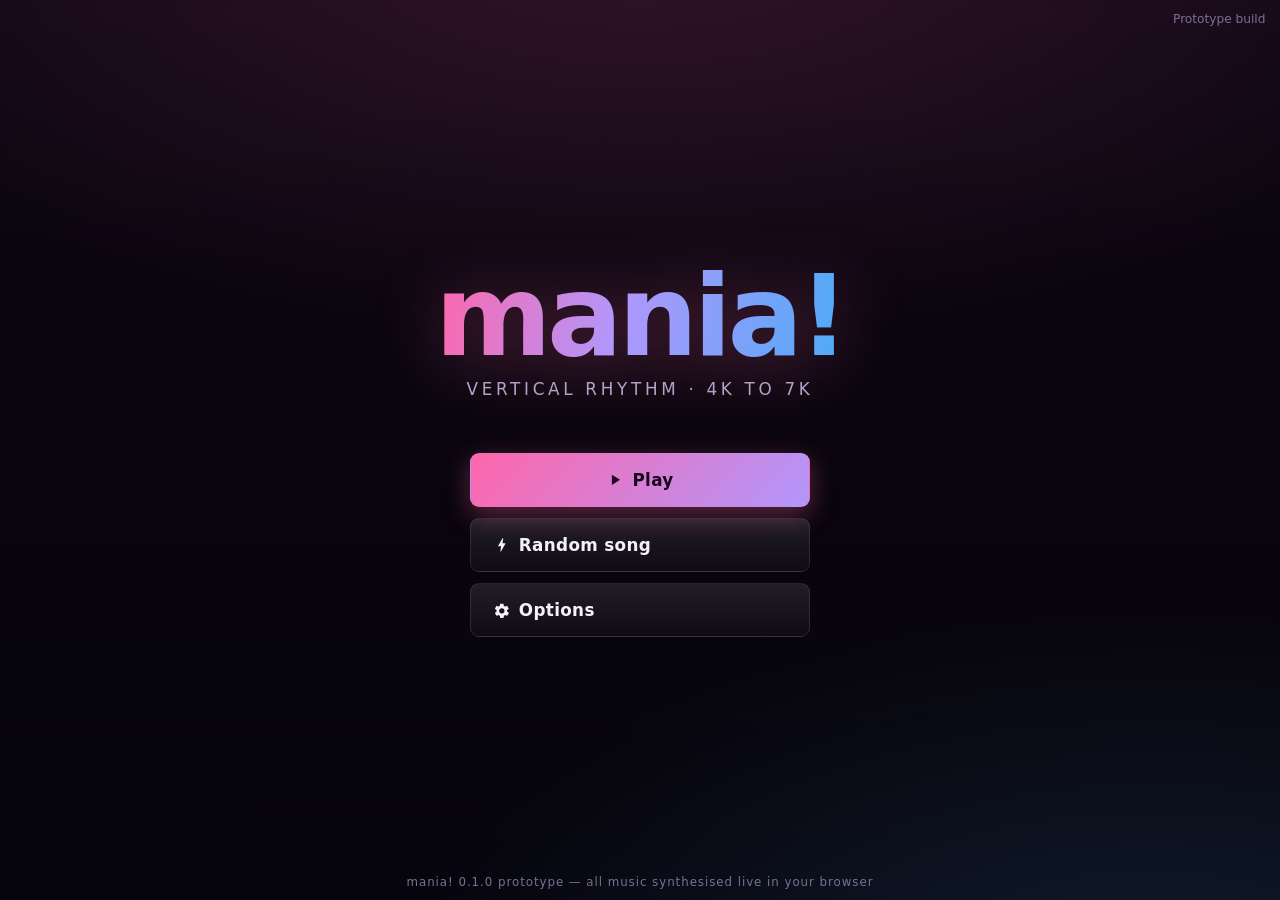
==== index.html @ f850ba14 "Fix notes rendering as tiny circles instead of mania rectangles The `circle` note style drew a liter" ====
<!DOCTYPE html>
<html lang="en">
<head>
<meta charset="utf-8">
<meta name="viewport" content="width=device-width, initial-scale=1, maximum-scale=1, user-scalable=no, viewport-fit=cover">
<meta name="theme-color" content="#0a0612">
<title>mania!</title>
<link rel="icon" href="data:image/svg+xml,<svg xmlns='http://www.w3.org/2000/svg' viewBox='0 0 32 32'><circle cx='16' cy='16' r='14' fill='%23ff66aa'/><circle cx='16' cy='16' r='7' fill='%23fff'/></svg>">
<link rel="stylesheet" href="css/style.css?v=3">
</head>
<body>
<div id="app">
  <canvas id="stage"></canvas>
  <div id="rotate-hint" class="overlay hidden">
    <div class="hint-card">
      <div class="hint-icon">&#8635;</div>
      <p>Rotate your device to landscape for a wider playfield.</p>
      <button id="rotate-dismiss" class="btn sm">Play anyway</button>
    </div>
  </div>
  <div id="screen-root"></div>
</div>

<script src="js/utils.js?v=3"></script>
<script src="js/config.js?v=3"></script>
<script src="js/audio.js?v=3"></script>
<script src="js/songs.js?v=3"></script>
<script src="js/beatmap.js?v=3"></script>
<script src="js/options.js?v=3"></script>
<script src="js/input.js?v=3"></script>
<script src="js/engine.js?v=3"></script>
<script src="js/renderer.js?v=3"></script>
<script src="js/ui.js?v=3"></script>
<script src="js/screens.js?v=3"></script>
<script src="js/main.js?v=3"></script>
</body>
</html>
---- css/style.css ----
/* ============================================================
   mania! — design system
   ============================================================ */

:root {
  --bg: #04030a;
  --bg-2: #120a1f;
  --panel: rgba(16, 10, 28, 0.74);
  --panel-solid: #120c20;
  --panel-2: rgba(28, 18, 46, 0.66);
  --line: rgba(255, 255, 255, 0.10);
  --line-strong: rgba(255, 255, 255, 0.20);

  --text: #f4f1fb;
  --text-dim: #b0a6c9;
  --text-faint: #7a7095;

  /* osu!mania signature palette */
  --accent: #ff66aa;
  --accent-2: #b197fc;
  --accent-3: #4dabf7;
  --good: #69db7c;
  --warn: #ffd43b;
  --bad: #ff6b81;

  --lane-white: #f1f3f5;
  --lane-blue: #4dabf7;
  --lane-yellow: #ffd43b;

  --radius: 14px;
  --radius-sm: 9px;
  --radius-lg: 22px;

  --shadow: 0 18px 50px rgba(0, 0, 0, 0.55);
  --shadow-sm: 0 6px 20px rgba(0, 0, 0, 0.4);

  --ui-scale: 1;
  --tap: 46px;
  --ease: cubic-bezier(0.22, 0.8, 0.28, 1);

  --font: "Trebuchet MS", "Segoe UI", system-ui, -apple-system, sans-serif;
  --mono: ui-monospace, "SF Mono", Menlo, Consolas, monospace;
}

* { box-sizing: border-box; margin: 0; padding: 0; }

html, body {
  height: 100%;
  overflow: hidden;
  background: var(--bg);
  color: var(--text);
  font-family: var(--font);
  -webkit-font-smoothing: antialiased;
  -webkit-tap-highlight-color: transparent;
  overscroll-behavior: none;
}

#app {
  position: fixed;
  inset: 0;
  overflow: hidden;
}

#stage {
  position: absolute;
  inset: 0;
  display: block;
  z-index: 0;
}

#screen-root {
  position: absolute;
  inset: 0;
  z-index: 1;
  font-size: calc(16px * var(--ui-scale));
  pointer-events: none;
}
#screen-root > * { pointer-events: auto; }

.hidden { display: none !important; }

/* ---------- generic bits ---------- */

.screen {
  position: absolute;
  inset: 0;
  display: flex;
  flex-direction: column;
  /* Contain descendant z-indexes so the -1 scrim can never escape behind the canvas. */
  isolation: isolate;
  animation: screenIn 0.34s var(--ease);
}
@keyframes screenIn {
  from { opacity: 0; transform: translateY(10px) scale(0.995); }
  to { opacity: 1; transform: none; }
}

.scrim {
  position: absolute;
  inset: 0;
  z-index: -1;
  background:
    radial-gradient(120% 80% at 50% -10%, rgba(255, 102, 170, 0.16), transparent 60%),
    radial-gradient(100% 70% at 90% 110%, rgba(77, 171, 247, 0.14), transparent 60%),
    linear-gradient(180deg, rgba(7, 5, 13, 0.55), rgba(7, 5, 13, 0.86));
  backdrop-filter: blur(3px);
  pointer-events: none;
}

.btn {
  appearance: none;
  border: 1px solid var(--line);
  background: linear-gradient(180deg, rgba(255,255,255,0.10), rgba(255,255,255,0.03));
  color: var(--text);
  font-family: inherit;
  font-size: 0.95em;
  font-weight: 600;
  letter-spacing: 0.02em;
  padding: 0 1.15em;
  height: var(--tap);
  border-radius: var(--radius-sm);
  cursor: pointer;
  display: inline-flex;
  align-items: center;
  justify-content: center;
  gap: 0.5em;
  transition: transform 0.12s var(--ease), background 0.18s, border-color 0.18s, box-shadow 0.18s;
  user-select: none;
  white-space: nowrap;
}
.btn svg { width: 1.05em; height: 1.05em; fill: currentColor; flex: none; }
.btn:hover { background: linear-gradient(180deg, rgba(255,255,255,0.17), rgba(255,255,255,0.05)); border-color: var(--line-strong); }
.btn:active { transform: scale(0.965); }
.btn:focus-visible { outline: 2px solid var(--accent-2); outline-offset: 2px; }
.btn.primary {
  background: linear-gradient(135deg, var(--accent), var(--accent-2));
  border-color: transparent;
  color: #1a0620;
  box-shadow: 0 8px 26px rgba(255, 102, 170, 0.34);
}
.btn.primary:hover { filter: brightness(1.08); }
.btn.ghost { background: transparent; }
.btn.danger { color: var(--bad); border-color: rgba(255, 107, 129, 0.4); }
.btn.sm { height: 34px; font-size: 0.82em; padding: 0 0.8em; border-radius: 8px; }
.btn.icon { width: var(--tap); padding: 0; }
.btn.icon svg { width: 1.25em; height: 1.25em; }
.btn[disabled] { opacity: 0.4; pointer-events: none; }

.card {
  background: var(--panel);
  border: 1px solid var(--line);
  border-radius: var(--radius);
  backdrop-filter: blur(14px);
  box-shadow: var(--shadow-sm);
}

/* ---------- top bar ---------- */

.topbar {
  display: flex;
  align-items: center;
  gap: 0.7em;
  padding: 0.75em 1.1em;
  flex: none;
  position: relative;
  z-index: 3;
}
.topbar .spacer { flex: 1; }
.brand {
  font-size: 1.35em;
  font-weight: 800;
  letter-spacing: -0.02em;
  background: linear-gradient(100deg, var(--accent), var(--accent-2) 55%, var(--accent-3));
  -webkit-background-clip: text;
  background-clip: text;
  color: transparent;
  user-select: none;
}
.brand .bang { color: var(--accent); -webkit-text-fill-color: var(--accent); }
.topbar-title { font-size: 1.05em; font-weight: 700; opacity: 0.9; }
.chip {
  font-size: 0.76em;
  font-weight: 700;
  letter-spacing: 0.06em;
  text-transform: uppercase;
  padding: 0.35em 0.7em;
  border-radius: 999px;
  border: 1px solid var(--line);
  background: rgba(255,255,255,0.05);
  color: var(--text-dim);
}
.chip.mod { color: #1a0620; background: linear-gradient(135deg, var(--warn), #ffa94d); border-color: transparent; }
.chip.on { color: #0c1a0e; background: linear-gradient(135deg, var(--good), #38d9a9); border-color: transparent; }

/* ---------- title screen ---------- */

.title-screen { align-items: center; justify-content: center; text-align: center; }
.title-logo {
  font-size: clamp(3rem, 12vw, 7rem);
  font-weight: 800;
  letter-spacing: -0.04em;
  line-height: 0.95;
  background: linear-gradient(100deg, #ff66aa, #b197fc 45%, #4dabf7);
  -webkit-background-clip: text;
  background-clip: text;
  color: transparent;
  filter: drop-shadow(0 10px 34px rgba(255, 102, 170, 0.35));
  animation: floaty 5s ease-in-out infinite;
}
@keyframes floaty {
  0%, 100% { transform: translateY(0); }
  50% { transform: translateY(-8px); }
}
.title-tag { color: var(--text-dim); margin-top: 0.6em; font-size: clamp(0.8rem, 2.4vw, 1.05rem); letter-spacing: 0.22em; text-transform: uppercase; }
.title-menu { margin-top: clamp(1.6rem, 6vh, 3.4rem); display: flex; flex-direction: column; gap: 0.7em; width: min(340px, 76vw); }
.title-menu .btn { height: 54px; font-size: 1.05em; justify-content: flex-start; padding-left: 1.3em; }
.title-menu .btn.primary { justify-content: center; padding-left: 1.15em; }
.title-foot { position: absolute; bottom: 0.9em; left: 0; right: 0; color: var(--text-faint); font-size: 0.74em; letter-spacing: 0.08em; }
.title-hint { position: absolute; top: 1em; right: 1.2em; color: var(--text-faint); font-size: 0.76em; }

/* ---------- song select ---------- */

.select-screen { flex-direction: column; }
.select-body { flex: 1; display: flex; gap: 1em; padding: 0 1.1em 1.1em; min-height: 0; }

.song-list {
  flex: 1 1 58%;
  overflow-y: auto;
  overscroll-behavior: contain;
  display: flex;
  flex-direction: column;
  gap: 0.6em;
  padding: 0.15em;
  scrollbar-width: thin;
  scrollbar-color: rgba(255,255,255,0.22) transparent;
}
.song-list::-webkit-scrollbar { width: 9px; }
.song-list::-webkit-scrollbar-thumb { background: rgba(255,255,255,0.2); border-radius: 9px; }

.song-card {
  display: flex;
  align-items: center;
  gap: 0.95em;
  padding: 0.8em 1em;
  border-radius: var(--radius);
  border: 1px solid var(--line);
  background: var(--panel-2);
  cursor: pointer;
  transition: transform 0.14s var(--ease), border-color 0.18s, background 0.18s;
  position: relative;
  overflow: hidden;
  flex: none;
}
.song-card::before {
  content: "";
  position: absolute;
  left: 0; top: 0; bottom: 0;
  width: 4px;
  background: var(--song-color, var(--accent));
  opacity: 0.7;
}
.song-card:hover { transform: translateX(4px); border-color: var(--line-strong); }
.song-card.active {
  background: linear-gradient(90deg, rgba(255,102,170,0.20), rgba(177,151,252,0.08));
  border-color: rgba(255, 102, 170, 0.55);
  box-shadow: 0 0 0 1px rgba(255,102,170,0.25), var(--shadow-sm);
}
.song-thumb {
  width: 56px; height: 56px; flex: none;
  border-radius: 12px;
  background: linear-gradient(140deg, var(--song-color, var(--accent)), rgba(0,0,0,0.5));
  display: grid; place-items: center;
  font-weight: 800; font-size: 1.3em; color: rgba(0,0,0,0.55);
  box-shadow: inset 0 0 20px rgba(0,0,0,0.3);
}
.song-meta { min-width: 0; flex: 1; }
.song-title { font-weight: 700; font-size: 1.02em; white-space: nowrap; overflow: hidden; text-overflow: ellipsis; }
.song-artist { color: var(--text-dim); font-size: 0.82em; white-space: nowrap; overflow: hidden; text-overflow: ellipsis; }
.song-tags { display: flex; gap: 0.35em; margin-top: 0.35em; flex-wrap: wrap; }
.song-tags .chip { font-size: 0.68em; padding: 0.2em 0.5em; }

.select-side {
  flex: 1 1 42%;
  max-width: 420px;
  display: flex;
  flex-direction: column;
  gap: 0.85em;
  min-height: 0;
}
/* Only the info panels scroll; the action bar below stays pinned and reachable. */
.select-side-scroll {
  flex: 1 1 auto;
  min-height: 0;
  overflow-y: auto;
  overscroll-behavior: contain;
  display: flex;
  flex-direction: column;
  gap: 0.85em;
  scrollbar-width: thin;
  scrollbar-color: rgba(255,255,255,0.22) transparent;
}
.select-side-scroll::-webkit-scrollbar { width: 9px; }
.select-side-scroll::-webkit-scrollbar-thumb { background: rgba(255,255,255,0.2); border-radius: 9px; }
.panel {
  background: var(--panel);
  border: 1px solid var(--line);
  border-radius: var(--radius);
  padding: 1em;
  backdrop-filter: blur(14px);
}
.panel h3 {
  font-size: 0.74em;
  text-transform: uppercase;
  letter-spacing: 0.14em;
  color: var(--text-faint);
  margin-bottom: 0.7em;
  font-weight: 700;
}

.big-cover {
  aspect-ratio: 1 / 0.62;
  border-radius: var(--radius);
  background: linear-gradient(140deg, var(--song-color, var(--accent)), rgba(10,6,18,0.9));
  display: flex;
  flex-direction: column;
  justify-content: flex-end;
  padding: 1em;
  position: relative;
  overflow: hidden;
  box-shadow: var(--shadow);
  flex: none;
}
.big-cover::after {
  content: "";
  position: absolute; inset: 0;
  background: radial-gradient(90% 70% at 80% 0%, rgba(255,255,255,0.3), transparent 60%);
}
.big-cover h2 { font-size: 1.5em; line-height: 1.1; position: relative; z-index: 1; text-shadow: 0 2px 10px rgba(0,0,0,0.5); }
.big-cover p { color: rgba(255,255,255,0.85); font-size: 0.86em; position: relative; z-index: 1; }

.diff-list { display: flex; flex-direction: column; gap: 0.45em; }
.diff-row {
  display: flex;
  align-items: center;
  gap: 0.7em;
  padding: 0.6em 0.75em;
  border-radius: var(--radius-sm);
  border: 1px solid var(--line);
  background: rgba(255,255,255,0.03);
  cursor: pointer;
  transition: background 0.15s, border-color 0.15s, transform 0.12s var(--ease);
}
.diff-row:hover { background: rgba(255,255,255,0.08); transform: translateX(3px); }
.diff-row.active { border-color: var(--accent); background: rgba(255,102,170,0.14); }
.diff-name { font-weight: 700; font-size: 0.9em; flex: 1; }
.diff-stars { font-size: 0.78em; color: var(--warn); font-weight: 700; white-space: nowrap; }
.diff-nps { font-size: 0.7em; color: var(--text-faint); white-space: nowrap; }
.diff-badge {
  font-size: 0.68em; font-weight: 800; padding: 0.2em 0.45em; border-radius: 5px;
  background: rgba(255,255,255,0.1); color: var(--text-dim);
}
.diff-row.active .diff-badge { background: var(--accent); color: #1a0620; }

.select-actions { display: flex; gap: 0.6em; }
.select-actions .btn { flex: 1; }
.select-actions .btn.play { flex: 1.6; height: 52px; font-size: 1.05em; }
.stat-grid { display: grid; grid-template-columns: repeat(auto-fit, minmax(78px, 1fr)); gap: 0.6em; }
.stat {
  background: rgba(255,255,255,0.035);
  border: 1px solid var(--line);
  border-radius: var(--radius-sm);
  padding: 0.55em 0.65em;
}
.stat .k { font-size: 0.64em; text-transform: uppercase; letter-spacing: 0.1em; color: var(--text-faint); font-weight: 700; }
.stat .v { font-size: 1.05em; font-weight: 800; margin-top: 0.15em; font-variant-numeric: tabular-nums; }

.mod-chips { display: flex; flex-wrap: wrap; gap: 0.4em; }
.mod-chip {
  font-size: 0.72em; font-weight: 800; letter-spacing: 0.05em;
  padding: 0.35em 0.65em; border-radius: 7px;
  border: 1px solid var(--line);
  background: rgba(255,255,255,0.05);
  color: var(--text-dim);
  cursor: pointer;
  transition: all 0.15s;
  user-select: none;
}
.mod-chip:hover { border-color: var(--line-strong); color: var(--text); }
.mod-chip.on { background: linear-gradient(135deg, var(--warn), #ffa94d); color: #1a0620; border-color: transparent; box-shadow: 0 4px 14px rgba(255,212,59,0.3); }

/* ---------- options ---------- */

.options-body { flex: 1; display: flex; gap: 1em; padding: 0 1.1em 1.1em; min-height: 0; }

.opt-tabs {
  flex: none;
  display: flex;
  flex-direction: column;
  gap: 0.35em;
  width: 190px;
  overflow-y: auto;
}
.opt-tab {
  display: flex; align-items: center; gap: 0.6em;
  padding: 0.65em 0.8em;
  border-radius: var(--radius-sm);
  border: 1px solid transparent;
  background: rgba(255,255,255,0.03);
  color: var(--text-dim);
  font-weight: 600; font-size: 0.9em;
  cursor: pointer;
  transition: all 0.15s;
  text-align: left;
  font-family: inherit;
}
.opt-tab svg { width: 1.1em; height: 1.1em; fill: currentColor; flex: none; }
.opt-tab:hover { background: rgba(255,255,255,0.08); color: var(--text); }
.opt-tab.active {
  background: linear-gradient(90deg, rgba(255,102,170,0.22), rgba(177,151,252,0.06));
  border-color: rgba(255,102,170,0.4);
  color: var(--text);
}

.opt-panel {
  flex: 1;
  overflow-y: auto;
  overscroll-behavior: contain;
  display: flex;
  flex-direction: column;
  gap: 0.7em;
  padding-right: 0.3em;
  scrollbar-width: thin;
  scrollbar-color: rgba(255,255,255,0.22) transparent;
}
.opt-panel::-webkit-scrollbar { width: 9px; }
.opt-panel::-webkit-scrollbar-thumb { background: rgba(255,255,255,0.2); border-radius: 9px; }
.opt-panel h2 { font-size: 1.25em; font-weight: 800; margin-bottom: 0.1em; }
.opt-panel .opt-desc { color: var(--text-dim); font-size: 0.84em; margin-bottom: 0.5em; }

.opt-row {
  display: flex;
  align-items: center;
  gap: 1em;
  padding: 0.7em 0.9em;
  border-radius: var(--radius-sm);
  border: 1px solid var(--line);
  background: var(--panel-2);
}
.opt-row .opt-label { flex: 1; min-width: 0; }
.opt-row .opt-label .name { font-weight: 600; font-size: 0.94em; }
.opt-row .opt-label .hint { color: var(--text-faint); font-size: 0.76em; margin-top: 0.15em; }
.opt-control { flex: none; display: flex; align-items: center; gap: 0.7em; }

/* toggle */
.toggle {
  position: relative;
  width: 52px; height: 30px;
  border-radius: 999px;
  background: rgba(255,255,255,0.12);
  border: 1px solid var(--line);
  cursor: pointer;
  transition: background 0.2s, border-color 0.2s;
  flex: none;
}
.toggle::after {
  content: "";
  position: absolute; top: 50%; left: 3px;
  width: 22px; height: 22px;
  border-radius: 50%;
  background: #fff;
  transform: translateY(-50%);
  transition: transform 0.22s var(--ease), background 0.2s;
  box-shadow: 0 2px 6px rgba(0,0,0,0.4);
}
.toggle.on { background: linear-gradient(135deg, var(--accent), var(--accent-2)); border-color: transparent; }
.toggle.on::after { transform: translateY(-50%) translateX(22px); }

/* range */
.range-wrap { display: flex; align-items: center; gap: 0.7em; min-width: 190px; }
.range-val {
  font-variant-numeric: tabular-nums;
  font-weight: 700;
  font-size: 0.86em;
  min-width: 4.2em;
  text-align: right;
  color: var(--text-dim);
}
input[type="range"] {
  -webkit-appearance: none;
  appearance: none;
  width: 150px;
  height: 6px;
  border-radius: 999px;
  background: rgba(255,255,255,0.14);
  outline: none;
  cursor: pointer;
}
input[type="range"]::-webkit-slider-thumb {
  -webkit-appearance: none;
  width: 18px; height: 18px;
  border-radius: 50%;
  background: linear-gradient(135deg, #fff, var(--accent));
  border: none;
  box-shadow: 0 2px 8px rgba(255,102,170,0.5);
  cursor: pointer;
}
input[type="range"]::-moz-range-thumb {
  width: 18px; height: 18px; border: none; border-radius: 50%;
  background: linear-gradient(135deg, #fff, var(--accent));
  box-shadow: 0 2px 8px rgba(255,102,170,0.5);
  cursor: pointer;
}

/* select */
.sel-wrap { position: relative; display: inline-flex; align-items: center; }
select {
  appearance: none;
  font-family: inherit;
  font-size: 0.88em;
  font-weight: 600;
  color: var(--text);
  background: rgba(255,255,255,0.07);
  border: 1px solid var(--line);
  border-radius: 8px;
  padding: 0.5em 2.1em 0.5em 0.8em;
  cursor: pointer;
  min-width: 140px;
}
select:focus-visible { outline: 2px solid var(--accent-2); outline-offset: 1px; }
select option { background: var(--panel-solid); color: var(--text); }
.sel-wrap::after {
  content: "";
  position: absolute; right: 0.8em; top: 50%;
  width: 0; height: 0;
  border-left: 5px solid transparent;
  border-right: 5px solid transparent;
  border-top: 6px solid var(--text-dim);
  transform: translateY(-50%);
  pointer-events: none;
}

/* keybinds */
.keybind-grid { display: flex; flex-wrap: wrap; gap: 0.6em; width: 100%; }
.keybind {
  display: flex; flex-direction: column; align-items: center; gap: 0.3em;
  min-width: 62px;
}
.keybind .kb-lane { font-size: 0.66em; color: var(--text-faint); text-transform: uppercase; letter-spacing: 0.08em; font-weight: 700; }
.keybind button {
  width: 62px; height: 44px;
  border-radius: 9px;
  border: 1px solid var(--line);
  background: rgba(255,255,255,0.06);
  color: var(--text);
  font-family: var(--mono);
  font-size: 0.82em;
  font-weight: 700;
  cursor: pointer;
  transition: all 0.15s;
}
.keybind button:hover { border-color: var(--line-strong); background: rgba(255,255,255,0.12); }
.keybind button.listening { border-color: var(--accent); background: rgba(255,102,170,0.2); animation: pulse 1s infinite; }
@keyframes pulse { 50% { box-shadow: 0 0 0 6px rgba(255,102,170,0.14); } }

.opt-about { display: flex; flex-direction: column; gap: 0.7em; }
.opt-about .about-logo {
  font-size: 2.2em; font-weight: 800;
  background: linear-gradient(100deg, var(--accent), var(--accent-2), var(--accent-3));
  -webkit-background-clip: text; background-clip: text; color: transparent;
}
.opt-about p { color: var(--text-dim); font-size: 0.88em; line-height: 1.6; }
.opt-about .kbd {
  font-family: var(--mono); font-size: 0.8em;
  background: rgba(255,255,255,0.1); border: 1px solid var(--line);
  padding: 0.1em 0.4em; border-radius: 5px;
}

/* ---------- game HUD ---------- */

.hud { position: absolute; inset: 0; pointer-events: none; }
.hud > * { pointer-events: auto; }

.hud-top {
  position: absolute; top: 0; left: 0; right: 0;
  display: flex; align-items: center; gap: 0.8em;
  padding: 0.7em 1em;
}
.hud-left { display: flex; flex-direction: column; gap: 0.35em; min-width: 0; }
.hud-song { font-weight: 700; font-size: 0.92em; text-shadow: 0 2px 8px rgba(0,0,0,0.7); white-space: nowrap; overflow: hidden; text-overflow: ellipsis; }
.hud-sub { font-size: 0.72em; color: var(--text-dim); text-shadow: 0 1px 6px rgba(0,0,0,0.7); }
.hud-right { margin-left: auto; display: flex; align-items: center; gap: 0.5em; }

.score-box { text-align: right; text-shadow: 0 2px 12px rgba(0,0,0,0.85); }
.score-box .score {
  font-size: 2.1em; font-weight: 800; font-variant-numeric: tabular-nums;
  line-height: 1; letter-spacing: -0.01em;
}
.score-box .acc {
  font-size: 0.95em; font-weight: 700; color: var(--text);
  font-variant-numeric: tabular-nums; margin-top: 0.15em;
  text-shadow: 0 2px 8px rgba(0,0,0,0.85);
}

.hud-bottom {
  position: absolute; bottom: 0; left: 0; right: 0;
  padding: 0.7em 1em 0.9em;
  display: flex; flex-direction: column; gap: 0.5em;
}
.health-wrap {
  height: 10px; border-radius: 999px;
  background: rgba(0,0,0,0.5);
  border: 1px solid var(--line);
  overflow: hidden;
}
.health-bar {
  height: 100%;
  width: 100%;
  border-radius: 999px;
  background: linear-gradient(90deg, #ff6b81, #ffd43b 45%, #69db7c);
  transition: width 0.12s linear, opacity 0.3s;
  transform-origin: left;
}
.health-bar.low { animation: danger 0.7s infinite; }
@keyframes danger { 50% { opacity: 0.45; } }

.progress-wrap {
  height: 5px; border-radius: 999px;
  background: rgba(255,255,255,0.12);
  overflow: hidden;
}
.progress-bar { height: 100%; width: 0; background: linear-gradient(90deg, var(--accent), var(--accent-3)); border-radius: 999px; }

.hud-mid {
  position: absolute; left: 0; right: 0; top: 50%;
  display: flex; justify-content: center;
  transform: translateY(-50%);
}
.judge-counts {
  display: flex; gap: 1em; flex-wrap: wrap; justify-content: center;
  font-size: 0.8em; font-variant-numeric: tabular-nums;
  text-shadow: 0 2px 8px rgba(0,0,0,0.8);
}
.judge-counts .jc { display: flex; gap: 0.3em; align-items: baseline; font-weight: 700; }
.judge-counts .jc span:first-child { opacity: 0.7; font-size: 0.85em; }

.fps {
  position: absolute; bottom: 0.6em; left: 50%; transform: translateX(-50%);
  font-family: var(--mono); font-size: 0.68em; color: var(--text-faint);
  background: rgba(0,0,0,0.4); padding: 0.15em 0.5em; border-radius: 5px;
}

/* ---------- overlays / modals ---------- */

.overlay {
  position: absolute; inset: 0;
  display: grid; place-items: center;
  background: rgba(4, 3, 8, 0.68);
  backdrop-filter: blur(7px);
  z-index: 10;
  animation: fadeIn 0.22s ease;
}
@keyframes fadeIn { from { opacity: 0; } to { opacity: 1; } }

.modal {
  width: min(520px, 90vw);
  max-height: 86vh;
  overflow-y: auto;
  background: linear-gradient(180deg, rgba(30, 20, 48, 0.96), rgba(16, 11, 28, 0.97));
  border: 1px solid var(--line-strong);
  border-radius: var(--radius-lg);
  box-shadow: var(--shadow);
  padding: 1.6em;
  animation: modalIn 0.28s var(--ease);
}
@keyframes modalIn {
  from { opacity: 0; transform: translateY(18px) scale(0.96); }
  to { opacity: 1; transform: none; }
}
.modal h2 { font-size: 1.4em; font-weight: 800; margin-bottom: 0.35em; }
.modal .sub { color: var(--text-dim); font-size: 0.86em; margin-bottom: 1.1em; }
.modal-actions { display: flex; gap: 0.6em; margin-top: 1.3em; }
.modal-actions .btn { flex: 1; }

.pause-menu { display: flex; flex-direction: column; gap: 0.6em; }
.pause-menu .btn { height: 50px; font-size: 1em; justify-content: flex-start; padding-left: 1.2em; }
.pause-title { font-size: 1.7em; font-weight: 800; margin-bottom: 0.7em; text-align: center; }

.rotate-hint .hint-card {
  background: var(--panel-solid);
  border: 1px solid var(--line-strong);
  border-radius: var(--radius-lg);
  padding: 2em;
  text-align: center;
  max-width: 320px;
}
.rotate-hint .hint-icon { font-size: 3.4em; animation: spin 2.6s linear infinite; color: var(--accent); }
@keyframes spin { to { transform: rotate(360deg); } }
.rotate-hint p { color: var(--text-dim); margin-top: 0.8em; }

/* ---------- results ---------- */

.results-screen { align-items: center; justify-content: center; overflow-y: auto; padding: 1.2em; }
.results-card {
  width: min(720px, 94vw);
  background: linear-gradient(180deg, rgba(30, 20, 48, 0.94), rgba(14, 10, 24, 0.96));
  border: 1px solid var(--line-strong);
  border-radius: var(--radius-lg);
  box-shadow: var(--shadow);
  padding: clamp(1.1rem, 3.4vw, 2rem);
  animation: modalIn 0.4s var(--ease);
}
.results-head { display: flex; align-items: center; gap: 1.2em; margin-bottom: 1.2em; flex-wrap: wrap; }
.grade {
  width: clamp(84px, 20vw, 130px);
  height: clamp(84px, 20vw, 130px);
  border-radius: 50%;
  display: grid; place-items: center;
  font-size: clamp(2.4rem, 8vw, 3.6rem);
  font-weight: 800;
  flex: none;
  background: radial-gradient(circle at 35% 30%, rgba(255,255,255,0.25), transparent 55%), var(--grade-color, #b197fc);
  color: #1a0620;
  box-shadow: 0 0 44px -6px var(--grade-color, #b197fc);
  animation: gradePop 0.55s var(--ease);
}
@keyframes gradePop {
  from { transform: scale(0.4) rotate(-12deg); opacity: 0; }
  to { transform: none; opacity: 1; }
}
.results-title { min-width: 0; flex: 1; }
.results-title h2 { font-size: clamp(1.2rem, 4vw, 1.7rem); font-weight: 800; }
.results-title p { color: var(--text-dim); font-size: 0.9em; }
.results-title .mods { margin-top: 0.5em; display: flex; gap: 0.35em; flex-wrap: wrap; }

.results-score {
  text-align: center;
  font-size: clamp(2rem, 7vw, 3rem);
  font-weight: 800;
  font-variant-numeric: tabular-nums;
  background: linear-gradient(100deg, var(--accent), var(--accent-3));
  -webkit-background-clip: text; background-clip: text; color: transparent;
  line-height: 1;
}
.results-score-label { text-align: center; color: var(--text-faint); font-size: 0.76em; text-transform: uppercase; letter-spacing: 0.16em; margin-bottom: 1.2em; }

.judge-table { display: grid; grid-template-columns: repeat(auto-fit, minmax(96px, 1fr)); gap: 0.5em; margin-bottom: 1.2em; }
.judge-cell {
  background: rgba(255,255,255,0.035);
  border: 1px solid var(--line);
  border-radius: var(--radius-sm);
  padding: 0.6em;
  text-align: center;
}
.judge-cell .jk { font-size: 0.66em; font-weight: 800; letter-spacing: 0.08em; text-transform: uppercase; }
.judge-cell .jv { font-size: 1.25em; font-weight: 800; font-variant-numeric: tabular-nums; margin-top: 0.1em; }

.results-stats { display: grid; grid-template-columns: repeat(auto-fit, minmax(110px, 1fr)); gap: 0.6em; margin-bottom: 1.3em; }
.best-row { font-size: 0.8em; color: var(--text-dim); margin-top: 0.3em; }
.best-row .up { color: var(--good); font-weight: 700; }

.results-actions { display: flex; gap: 0.6em; flex-wrap: wrap; }
.results-actions .btn { flex: 1 1 130px; height: 50px; }

/* ---------- toasts ---------- */

.toast-wrap {
  position: absolute; top: 1em; left: 50%; transform: translateX(-50%);
  z-index: 40; display: flex; flex-direction: column; gap: 0.5em;
  pointer-events: none;
}
.toast {
  background: rgba(20, 14, 34, 0.95);
  border: 1px solid var(--line-strong);
  border-radius: 999px;
  padding: 0.55em 1.2em;
  font-size: 0.84em;
  font-weight: 600;
  box-shadow: var(--shadow-sm);
  animation: toastIn 0.3s var(--ease);
  white-space: nowrap;
}
@keyframes toastIn { from { opacity: 0; transform: translateY(-14px); } to { opacity: 1; transform: none; } }

/* ============================================================
   responsive
   ============================================================ */

@media (max-width: 900px) {
  /* Stack vertically: the song list and the info panels scroll, the action bar
     stays pinned so Play is always reachable, even on short landscape screens. */
  .select-body { flex-direction: column; overflow: hidden; }
  .song-list { flex: 0 1 auto; max-height: 42%; }
  .select-side { flex: 1 1 auto; max-width: none; min-height: 0; }
  .big-cover { aspect-ratio: 1 / 0.34; }
  .options-body { flex-direction: column; }
  .opt-tabs { flex-direction: row; width: auto; overflow-x: auto; padding-bottom: 0.2em; }
  .opt-tab { flex: none; }
  .opt-tab span { display: none; }
  .opt-tab { padding: 0.65em; }
}

@media (max-width: 640px) {
  :root { --tap: 42px; }
  .topbar { padding: 0.55em 0.7em; gap: 0.4em; }
  .brand { font-size: 1.1em; }
  .select-body, .options-body { padding: 0 0.7em 0.8em; gap: 0.7em; }
  .song-card { padding: 0.6em 0.7em; gap: 0.7em; }
  .song-thumb { width: 44px; height: 44px; }
  .opt-row { flex-direction: column; align-items: stretch; gap: 0.55em; padding: 0.65em 0.75em; }
  .opt-control { justify-content: space-between; }
  .range-wrap { width: 100%; }
  input[type="range"] { flex: 1; width: auto; }
  .sel-wrap, select { width: 100%; }
  .select-actions { flex-wrap: wrap; }
  .select-actions .btn.play { flex: 1 1 100%; order: -1; }
  .results-head { gap: 0.8em; }
  .modal { padding: 1.2em; }
}

@media (max-height: 520px) and (orientation: landscape) {
  .title-logo { font-size: clamp(2rem, 9vw, 3.4rem); }
  .title-menu { margin-top: 1rem; gap: 0.5em; }
  .title-menu .btn { height: 44px; }
  .big-cover { aspect-ratio: 1 / 0.5; }
  .topbar { padding: 0.4em 0.8em; }
}

@media (orientation: portrait) and (max-width: 520px) {
  .show-portrait-hint #rotate-hint { display: grid !important; }
}

@media (prefers-reduced-motion: reduce) {
  *, *::before, *::after { animation-duration: 0.01ms !important; animation-iteration-count: 1 !important; transition-duration: 0.01ms !important; }
}
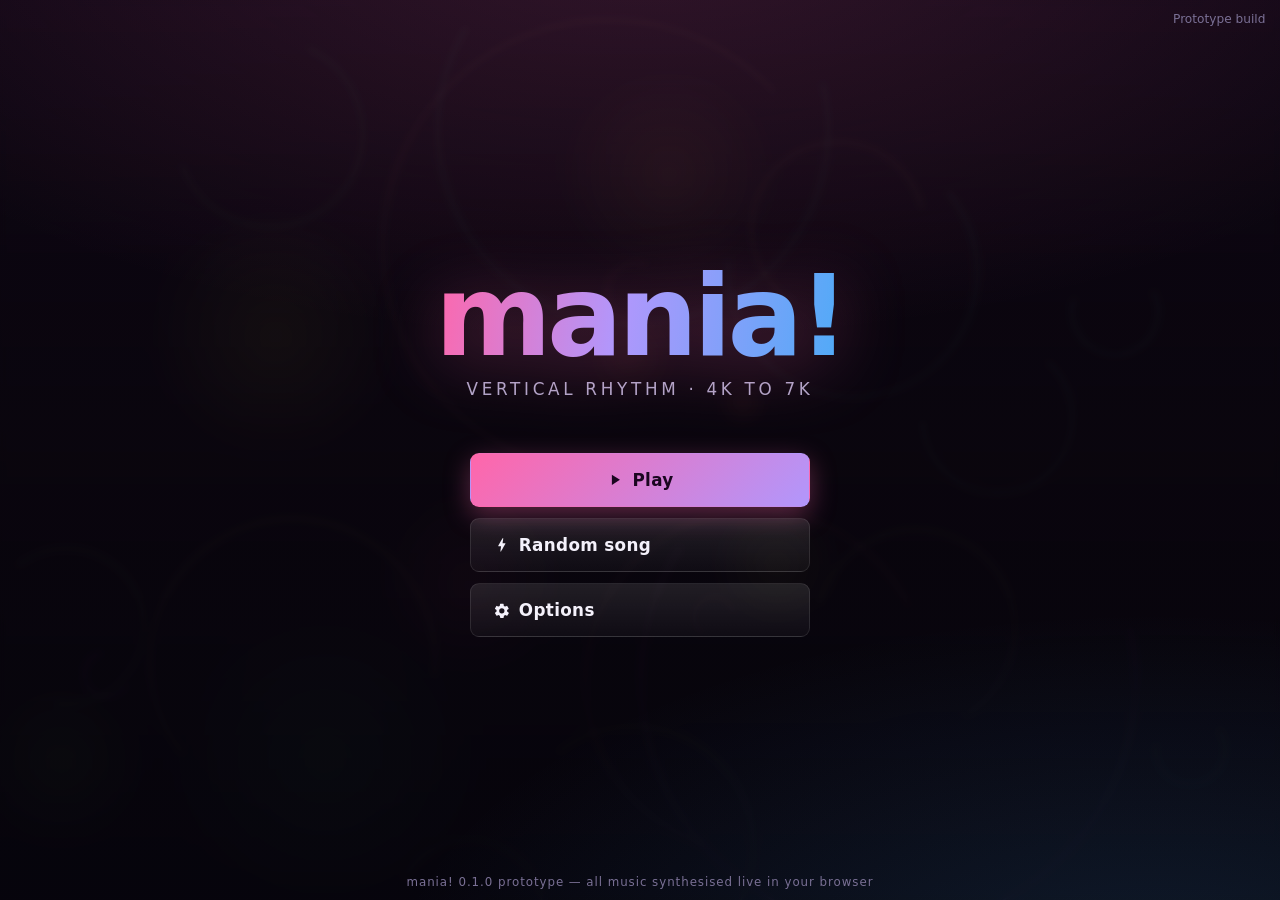
==== commit 3bc65d3e: "Modular app: split sounds, keyboard-click sample, menu loop, songs, livelier bg Brings the modular b" ====
--- a/index.html
+++ b/index.html
@@ -6,7 +6,7 @@
 <meta name="theme-color" content="#0a0612">
 <title>mania!</title>
 <link rel="icon" href="data:image/svg+xml,<svg xmlns='http://www.w3.org/2000/svg' viewBox='0 0 32 32'><circle cx='16' cy='16' r='14' fill='%23ff66aa'/><circle cx='16' cy='16' r='7' fill='%23fff'/></svg>">
-<link rel="stylesheet" href="css/style.css?v=3">
+<link rel="stylesheet" href="css/style.css?v=4">
 </head>
 <body>
 <div id="app">
@@ -21,17 +21,17 @@
   <div id="screen-root"></div>
 </div>
 
-<script src="js/utils.js?v=3"></script>
-<script src="js/config.js?v=3"></script>
-<script src="js/audio.js?v=3"></script>
-<script src="js/songs.js?v=3"></script>
-<script src="js/beatmap.js?v=3"></script>
-<script src="js/options.js?v=3"></script>
-<script src="js/input.js?v=3"></script>
-<script src="js/engine.js?v=3"></script>
-<script src="js/renderer.js?v=3"></script>
-<script src="js/ui.js?v=3"></script>
-<script src="js/screens.js?v=3"></script>
-<script src="js/main.js?v=3"></script>
+<script src="js/utils.js?v=4"></script>
+<script src="js/config.js?v=4"></script>
+<script src="js/audio.js?v=4"></script>
+<script src="js/songs.js?v=4"></script>
+<script src="js/beatmap.js?v=4"></script>
+<script src="js/options.js?v=4"></script>
+<script src="js/input.js?v=4"></script>
+<script src="js/engine.js?v=4"></script>
+<script src="js/renderer.js?v=4"></script>
+<script src="js/ui.js?v=4"></script>
+<script src="js/screens.js?v=4"></script>
+<script src="js/main.js?v=4"></script>
 </body>
 </html>
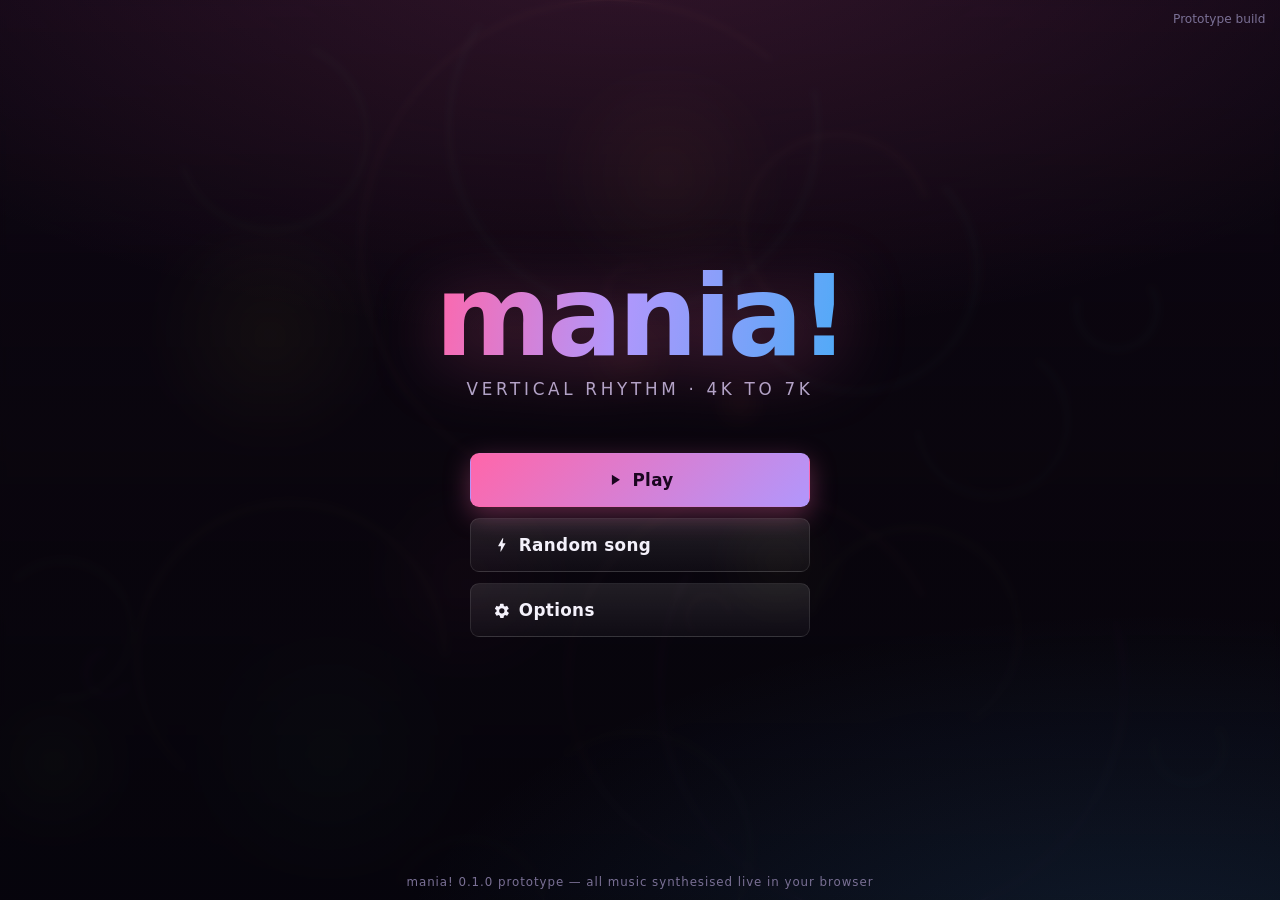
==== commit 78b4b45a: "Make keyboard sample a hitsound style; drop per-press & release sounds Both builds: the creamy-keybo" ====
--- a/index.html
+++ b/index.html
@@ -6,7 +6,7 @@
 <meta name="theme-color" content="#0a0612">
 <title>mania!</title>
 <link rel="icon" href="data:image/svg+xml,<svg xmlns='http://www.w3.org/2000/svg' viewBox='0 0 32 32'><circle cx='16' cy='16' r='14' fill='%23ff66aa'/><circle cx='16' cy='16' r='7' fill='%23fff'/></svg>">
-<link rel="stylesheet" href="css/style.css?v=4">
+<link rel="stylesheet" href="css/style.css?v=5">
 </head>
 <body>
 <div id="app">
@@ -21,17 +21,17 @@
   <div id="screen-root"></div>
 </div>
 
-<script src="js/utils.js?v=4"></script>
-<script src="js/config.js?v=4"></script>
-<script src="js/audio.js?v=4"></script>
-<script src="js/songs.js?v=4"></script>
-<script src="js/beatmap.js?v=4"></script>
-<script src="js/options.js?v=4"></script>
-<script src="js/input.js?v=4"></script>
-<script src="js/engine.js?v=4"></script>
-<script src="js/renderer.js?v=4"></script>
-<script src="js/ui.js?v=4"></script>
-<script src="js/screens.js?v=4"></script>
-<script src="js/main.js?v=4"></script>
+<script src="js/utils.js?v=5"></script>
+<script src="js/config.js?v=5"></script>
+<script src="js/audio.js?v=5"></script>
+<script src="js/songs.js?v=5"></script>
+<script src="js/beatmap.js?v=5"></script>
+<script src="js/options.js?v=5"></script>
+<script src="js/input.js?v=5"></script>
+<script src="js/engine.js?v=5"></script>
+<script src="js/renderer.js?v=5"></script>
+<script src="js/ui.js?v=5"></script>
+<script src="js/screens.js?v=5"></script>
+<script src="js/main.js?v=5"></script>
 </body>
 </html>
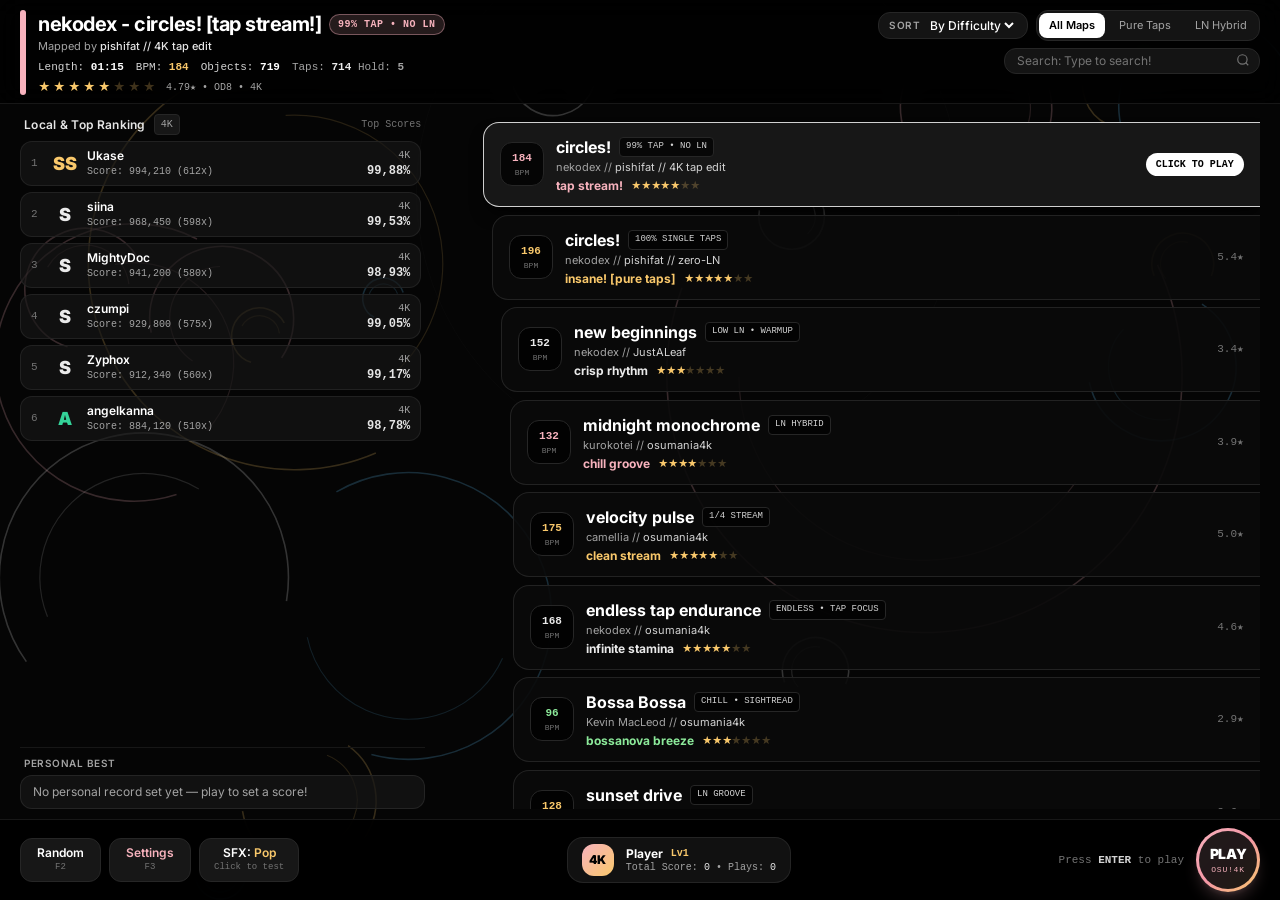
==== commit a52ab9c4: "Remove modular build; keep only the single-file game as index.html The modular app (index.html + css" ====
--- a/index.html
+++ b/index.html
@@ -1,37 +1,2846 @@
 <!DOCTYPE html>
 <html lang="en">
 <head>
-<meta charset="utf-8">
-<meta name="viewport" content="width=device-width, initial-scale=1, maximum-scale=1, user-scalable=no, viewport-fit=cover">
-<meta name="theme-color" content="#0a0612">
-<title>mania!</title>
-<link rel="icon" href="data:image/svg+xml,<svg xmlns='http://www.w3.org/2000/svg' viewBox='0 0 32 32'><circle cx='16' cy='16' r='14' fill='%23ff66aa'/><circle cx='16' cy='16' r='7' fill='%23fff'/></svg>">
-<link rel="stylesheet" href="css/style.css?v=5">
+  <meta charset="UTF-8" />
+  <meta name="viewport" content="width=device-width, initial-scale=1.0, maximum-scale=1.0, user-scalable=no" />
+  <title>osu!mania 4K</title>
+  <!-- Tailwind CSS (v3.4.17) compiled inline so the page renders with no network
+       dependency. Previously this loaded cdn.tailwindcss.com at runtime; when that
+       request failed (offline / adblock / proxy) every utility class was missing and
+       the UI collapsed to unstyled text. -->
+  <style>*,:after,:before{--tw-border-spacing-x:0;--tw-border-spacing-y:0;--tw-translate-x:0;--tw-translate-y:0;--tw-rotate:0;--tw-skew-x:0;--tw-skew-y:0;--tw-scale-x:1;--tw-scale-y:1;--tw-pan-x: ;--tw-pan-y: ;--tw-pinch-zoom: ;--tw-scroll-snap-strictness:proximity;--tw-gradient-from-position: ;--tw-gradient-via-position: ;--tw-gradient-to-position: ;--tw-ordinal: ;--tw-slashed-zero: ;--tw-numeric-figure: ;--tw-numeric-spacing: ;--tw-numeric-fraction: ;--tw-ring-inset: ;--tw-ring-offset-width:0px;--tw-ring-offset-color:#fff;--tw-ring-color:rgba(59,130,246,.5);--tw-ring-offset-shadow:0 0 #0000;--tw-ring-shadow:0 0 #0000;--tw-shadow:0 0 #0000;--tw-shadow-colored:0 0 #0000;--tw-blur: ;--tw-brightness: ;--tw-contrast: ;--tw-grayscale: ;--tw-hue-rotate: ;--tw-invert: ;--tw-saturate: ;--tw-sepia: ;--tw-drop-shadow: ;--tw-backdrop-blur: ;--tw-backdrop-brightness: ;--tw-backdrop-contrast: ;--tw-backdrop-grayscale: ;--tw-backdrop-hue-rotate: ;--tw-backdrop-invert: ;--tw-backdrop-opacity: ;--tw-backdrop-saturate: ;--tw-backdrop-sepia: ;--tw-contain-size: ;--tw-contain-layout: ;--tw-contain-paint: ;--tw-contain-style: }::backdrop{--tw-border-spacing-x:0;--tw-border-spacing-y:0;--tw-translate-x:0;--tw-translate-y:0;--tw-rotate:0;--tw-skew-x:0;--tw-skew-y:0;--tw-scale-x:1;--tw-scale-y:1;--tw-pan-x: ;--tw-pan-y: ;--tw-pinch-zoom: ;--tw-scroll-snap-strictness:proximity;--tw-gradient-from-position: ;--tw-gradient-via-position: ;--tw-gradient-to-position: ;--tw-ordinal: ;--tw-slashed-zero: ;--tw-numeric-figure: ;--tw-numeric-spacing: ;--tw-numeric-fraction: ;--tw-ring-inset: ;--tw-ring-offset-width:0px;--tw-ring-offset-color:#fff;--tw-ring-color:rgba(59,130,246,.5);--tw-ring-offset-shadow:0 0 #0000;--tw-ring-shadow:0 0 #0000;--tw-shadow:0 0 #0000;--tw-shadow-colored:0 0 #0000;--tw-blur: ;--tw-brightness: ;--tw-contrast: ;--tw-grayscale: ;--tw-hue-rotate: ;--tw-invert: ;--tw-saturate: ;--tw-sepia: ;--tw-drop-shadow: ;--tw-backdrop-blur: ;--tw-backdrop-brightness: ;--tw-backdrop-contrast: ;--tw-backdrop-grayscale: ;--tw-backdrop-hue-rotate: ;--tw-backdrop-invert: ;--tw-backdrop-opacity: ;--tw-backdrop-saturate: ;--tw-backdrop-sepia: ;--tw-contain-size: ;--tw-contain-layout: ;--tw-contain-paint: ;--tw-contain-style: }/*! tailwindcss v3.4.17 | MIT License | https://tailwindcss.com*/*,:after,:before{box-sizing:border-box;border:0 solid #e5e7eb}:after,:before{--tw-content:""}:host,html{line-height:1.5;-webkit-text-size-adjust:100%;-moz-tab-size:4;-o-tab-size:4;tab-size:4;font-family:ui-sans-serif,system-ui,sans-serif,Apple Color Emoji,Segoe UI Emoji,Segoe UI Symbol,Noto Color Emoji;font-feature-settings:normal;font-variation-settings:normal;-webkit-tap-highlight-color:transparent}body{margin:0;line-height:inherit}hr{height:0;color:inherit;border-top-width:1px}abbr:where([title]){-webkit-text-decoration:underline dotted;text-decoration:underline dotted}h1,h2,h3,h4,h5,h6{font-size:inherit;font-weight:inherit}a{color:inherit;text-decoration:inherit}b,strong{font-weight:bolder}code,kbd,pre,samp{font-family:ui-monospace,SFMono-Regular,Menlo,Monaco,Consolas,Liberation Mono,Courier New,monospace;font-feature-settings:normal;font-variation-settings:normal;font-size:1em}small{font-size:80%}sub,sup{font-size:75%;line-height:0;position:relative;vertical-align:baseline}sub{bottom:-.25em}sup{top:-.5em}table{text-indent:0;border-color:inherit;border-collapse:collapse}button,input,optgroup,select,textarea{font-family:inherit;font-feature-settings:inherit;font-variation-settings:inherit;font-size:100%;font-weight:inherit;line-height:inherit;letter-spacing:inherit;color:inherit;margin:0;padding:0}button,select{text-transform:none}button,input:where([type=button]),input:where([type=reset]),input:where([type=submit]){-webkit-appearance:button;background-color:transparent;background-image:none}:-moz-focusring{outline:auto}:-moz-ui-invalid{box-shadow:none}progress{vertical-align:baseline}::-webkit-inner-spin-button,::-webkit-outer-spin-button{height:auto}[type=search]{-webkit-appearance:textfield;outline-offset:-2px}::-webkit-search-decoration{-webkit-appearance:none}::-webkit-file-upload-button{-webkit-appearance:button;font:inherit}summary{display:list-item}blockquote,dd,dl,figure,h1,h2,h3,h4,h5,h6,hr,p,pre{margin:0}fieldset{margin:0}fieldset,legend{padding:0}menu,ol,ul{list-style:none;margin:0;padding:0}dialog{padding:0}textarea{resize:vertical}input::-moz-placeholder,textarea::-moz-placeholder{opacity:1;color:#9ca3af}input::placeholder,textarea::placeholder{opacity:1;color:#9ca3af}[role=button],button{cursor:pointer}:disabled{cursor:default}audio,canvas,embed,iframe,img,object,svg,video{display:block;vertical-align:middle}img,video{max-width:100%;height:auto}[hidden]:where(:not([hidden=until-found])){display:none}.pointer-events-none{pointer-events:none}.visible{visibility:visible}.static{position:static}.fixed{position:fixed}.absolute{position:absolute}.relative{position:relative}.inset-0{inset:0}.-left-24{left:-6rem}.-top-20{top:-5rem}.left-16{left:4rem}.left-3{left:.75rem}.right-1{right:.25rem}.right-1\/4{right:25%}.right-2{right:.5rem}.right-2\.5{right:.625rem}.top-1{top:.25rem}.top-1\/2{top:50%}.top-3{top:.75rem}.z-10{z-index:10}.z-20{z-index:20}.z-30{z-index:30}.col-span-1{grid-column:span 1/span 1}.mb-1{margin-bottom:.25rem}.mb-1\.5{margin-bottom:.375rem}.mb-2{margin-bottom:.5rem}.mb-4{margin-bottom:1rem}.mb-5{margin-bottom:1.25rem}.ml-1{margin-left:.25rem}.mt-0{margin-top:0}.mt-0\.5{margin-top:.125rem}.mt-1{margin-top:.25rem}.mt-2{margin-top:.5rem}.block{display:block}.inline-block{display:inline-block}.inline{display:inline}.flex{display:flex}.table{display:table}.grid{display:grid}.hidden{display:none}.h-10{height:2.5rem}.h-11{height:2.75rem}.h-14{height:3.5rem}.h-3{height:.75rem}.h-3\.5{height:.875rem}.h-5{height:1.25rem}.h-64{height:16rem}.h-8{height:2rem}.h-96{height:24rem}.h-\[34rem\]{height:34rem}.h-full{height:100%}.max-h-\[92vh\]{max-height:92vh}.min-h-0{min-height:0}.w-1{width:.25rem}.w-1\.5{width:.375rem}.w-10{width:2.5rem}.w-14{width:3.5rem}.w-3{width:.75rem}.w-3\.5{width:.875rem}.w-5{width:1.25rem}.w-6{width:1.5rem}.w-64{width:16rem}.w-8{width:2rem}.w-96{width:24rem}.w-\[34rem\]{width:34rem}.w-full{width:100%}.min-w-0{min-width:0}.max-w-lg{max-width:32rem}.max-w-md{max-width:28rem}.max-w-sm{max-width:24rem}.flex-1{flex:1 1 0%}.shrink-0{flex-shrink:0}.grow{flex-grow:1}.-translate-y-1{--tw-translate-y:-0.25rem}.-translate-y-1,.-translate-y-1\/2{transform:translate(var(--tw-translate-x),var(--tw-translate-y)) rotate(var(--tw-rotate)) skewX(var(--tw-skew-x)) skewY(var(--tw-skew-y)) scaleX(var(--tw-scale-x)) scaleY(var(--tw-scale-y))}.-translate-y-1\/2{--tw-translate-y:-50%}.transform{transform:translate(var(--tw-translate-x),var(--tw-translate-y)) rotate(var(--tw-rotate)) skewX(var(--tw-skew-x)) skewY(var(--tw-skew-y)) scaleX(var(--tw-scale-x)) scaleY(var(--tw-scale-y))}@keyframes pulse{50%{opacity:.5}}.animate-pulse{animation:pulse 2s cubic-bezier(.4,0,.6,1) infinite}.cursor-pointer{cursor:pointer}.select-none{-webkit-user-select:none;-moz-user-select:none;user-select:none}.resize{resize:both}.grid-cols-1{grid-template-columns:repeat(1,minmax(0,1fr))}.grid-cols-2{grid-template-columns:repeat(2,minmax(0,1fr))}.grid-cols-3{grid-template-columns:repeat(3,minmax(0,1fr))}.grid-cols-4{grid-template-columns:repeat(4,minmax(0,1fr))}.flex-col{flex-direction:column}.flex-wrap{flex-wrap:wrap}.items-start{align-items:flex-start}.items-center{align-items:center}.items-stretch{align-items:stretch}.justify-center{justify-content:center}.justify-between{justify-content:space-between}.justify-around{justify-content:space-around}.gap-0{gap:0}.gap-0\.5{gap:.125rem}.gap-1{gap:.25rem}.gap-1\.5{gap:.375rem}.gap-2{gap:.5rem}.gap-2\.5{gap:.625rem}.gap-3{gap:.75rem}.gap-x-3{-moz-column-gap:.75rem;column-gap:.75rem}.gap-y-0{row-gap:0}.gap-y-0\.5{row-gap:.125rem}.space-y-1>:not([hidden])~:not([hidden]){--tw-space-y-reverse:0;margin-top:calc(.25rem*(1 - var(--tw-space-y-reverse)));margin-bottom:calc(.25rem*var(--tw-space-y-reverse))}.space-y-1\.5>:not([hidden])~:not([hidden]){--tw-space-y-reverse:0;margin-top:calc(.375rem*(1 - var(--tw-space-y-reverse)));margin-bottom:calc(.375rem*var(--tw-space-y-reverse))}.space-y-3>:not([hidden])~:not([hidden]){--tw-space-y-reverse:0;margin-top:calc(.75rem*(1 - var(--tw-space-y-reverse)));margin-bottom:calc(.75rem*var(--tw-space-y-reverse))}.space-y-4>:not([hidden])~:not([hidden]){--tw-space-y-reverse:0;margin-top:calc(1rem*(1 - var(--tw-space-y-reverse)));margin-bottom:calc(1rem*var(--tw-space-y-reverse))}.self-stretch{align-self:stretch}.overflow-hidden{overflow:hidden}.overflow-y-auto{overflow-y:auto}.truncate{overflow:hidden;text-overflow:ellipsis;white-space:nowrap}.rounded{border-radius:.25rem}.rounded-2xl{border-radius:1rem}.rounded-full{border-radius:9999px}.rounded-lg{border-radius:.5rem}.rounded-md{border-radius:.375rem}.rounded-xl{border-radius:.75rem}.rounded-l-2xl{border-top-left-radius:1rem;border-bottom-left-radius:1rem}.border{border-width:1px}.border-y{border-top-width:1px}.border-b,.border-y{border-bottom-width:1px}.border-l{border-left-width:1px}.border-t{border-top-width:1px}.border-\[\#F7B2BD\]{--tw-border-opacity:1;border-color:rgb(247 178 189/var(--tw-border-opacity,1))}.border-\[\#F7B2BD\]\/40{border-color:rgba(247,178,189,.4)}.border-amber-400{--tw-border-opacity:1;border-color:rgb(251 191 36/var(--tw-border-opacity,1))}.border-neutral-700{--tw-border-opacity:1;border-color:rgb(64 64 64/var(--tw-border-opacity,1))}.border-neutral-800{--tw-border-opacity:1;border-color:rgb(38 38 38/var(--tw-border-opacity,1))}.border-neutral-800\/80{border-color:rgba(38,38,38,.8)}.border-neutral-800\/90{border-color:rgba(38,38,38,.9)}.border-neutral-900{--tw-border-opacity:1;border-color:rgb(23 23 23/var(--tw-border-opacity,1))}.border-white{--tw-border-opacity:1;border-color:rgb(255 255 255/var(--tw-border-opacity,1))}.border-white\/80{border-color:hsla(0,0%,100%,.8)}.bg-\[\#050505\]{--tw-bg-opacity:1;background-color:rgb(5 5 5/var(--tw-bg-opacity,1))}.bg-\[\#F7B2BD\]{--tw-bg-opacity:1;background-color:rgb(247 178 189/var(--tw-bg-opacity,1))}.bg-\[\#F7B2BD\]\/10{background-color:rgba(247,178,189,.1)}.bg-\[\#F7B2BD\]\/15{background-color:rgba(247,178,189,.15)}.bg-amber-500{--tw-bg-opacity:1;background-color:rgb(245 158 11/var(--tw-bg-opacity,1))}.bg-amber-500\/20{background-color:rgba(245,158,11,.2)}.bg-black{--tw-bg-opacity:1;background-color:rgb(0 0 0/var(--tw-bg-opacity,1))}.bg-black\/70{background-color:rgba(0,0,0,.7)}.bg-black\/80{background-color:rgba(0,0,0,.8)}.bg-black\/85{background-color:rgba(0,0,0,.85)}.bg-black\/90{background-color:rgba(0,0,0,.9)}.bg-neutral-800{--tw-bg-opacity:1;background-color:rgb(38 38 38/var(--tw-bg-opacity,1))}.bg-neutral-900{--tw-bg-opacity:1;background-color:rgb(23 23 23/var(--tw-bg-opacity,1))}.bg-neutral-900\/50{background-color:hsla(0,0%,9%,.5)}.bg-neutral-900\/60{background-color:hsla(0,0%,9%,.6)}.bg-neutral-900\/65{background-color:hsla(0,0%,9%,.65)}.bg-neutral-900\/70{background-color:hsla(0,0%,9%,.7)}.bg-neutral-900\/75{background-color:hsla(0,0%,9%,.75)}.bg-neutral-900\/85{background-color:hsla(0,0%,9%,.85)}.bg-neutral-900\/90{background-color:hsla(0,0%,9%,.9)}.bg-neutral-950{--tw-bg-opacity:1;background-color:rgb(10 10 10/var(--tw-bg-opacity,1))}.bg-neutral-950\/90{background-color:hsla(0,0%,4%,.9)}.bg-transparent{background-color:transparent}.bg-white{--tw-bg-opacity:1;background-color:rgb(255 255 255/var(--tw-bg-opacity,1))}.bg-gradient-to-br{background-image:linear-gradient(to bottom right,var(--tw-gradient-stops))}.from-\[\#F7B2BD\]{--tw-gradient-from:#f7b2bd var(--tw-gradient-from-position);--tw-gradient-to:rgba(247,178,189,0) var(--tw-gradient-to-position);--tw-gradient-stops:var(--tw-gradient-from),var(--tw-gradient-to)}.via-\[\#F497A6\]{--tw-gradient-to:rgba(244,151,166,0) var(--tw-gradient-to-position);--tw-gradient-stops:var(--tw-gradient-from),#f497a6 var(--tw-gradient-via-position),var(--tw-gradient-to)}.to-\[\#F9C86B\]{--tw-gradient-to:#f9c86b var(--tw-gradient-to-position)}.p-0{padding:0}.p-0\.5{padding:.125rem}.p-1{padding:.25rem}.p-1\.5{padding:.375rem}.p-2{padding:.5rem}.p-3{padding:.75rem}.p-4{padding:1rem}.p-5{padding:1.25rem}.p-6{padding:1.5rem}.p-\[3px\]{padding:3px}.px-1{padding-left:.25rem;padding-right:.25rem}.px-1\.5{padding-left:.375rem;padding-right:.375rem}.px-2{padding-left:.5rem;padding-right:.5rem}.px-2\.5{padding-left:.625rem;padding-right:.625rem}.px-3{padding-left:.75rem;padding-right:.75rem}.px-3\.5{padding-left:.875rem;padding-right:.875rem}.px-4{padding-left:1rem;padding-right:1rem}.px-5{padding-left:1.25rem;padding-right:1.25rem}.py-0{padding-top:0;padding-bottom:0}.py-0\.5{padding-top:.125rem;padding-bottom:.125rem}.py-1{padding-top:.25rem;padding-bottom:.25rem}.py-1\.5{padding-top:.375rem;padding-bottom:.375rem}.py-2{padding-top:.5rem;padding-bottom:.5rem}.py-2\.5{padding-top:.625rem;padding-bottom:.625rem}.py-3{padding-top:.75rem;padding-bottom:.75rem}.py-4{padding-top:1rem;padding-bottom:1rem}.py-8{padding-top:2rem;padding-bottom:2rem}.pb-2{padding-bottom:.5rem}.pb-3{padding-bottom:.75rem}.pb-5{padding-bottom:1.25rem}.pl-2{padding-left:.5rem}.pl-3{padding-left:.75rem}.pr-0{padding-right:0}.pr-1{padding-right:.25rem}.pr-7{padding-right:1.75rem}.pt-1{padding-top:.25rem}.pt-2{padding-top:.5rem}.pt-2\.5{padding-top:.625rem}.pt-3{padding-top:.75rem}.pt-5{padding-top:1.25rem}.text-left{text-align:left}.text-center{text-align:center}.text-right{text-align:right}.font-mono{font-family:ui-monospace,SFMono-Regular,Menlo,Monaco,Consolas,Liberation Mono,Courier New,monospace}.font-sans{font-family:ui-sans-serif,system-ui,sans-serif,Apple Color Emoji,Segoe UI Emoji,Segoe UI Symbol,Noto Color Emoji}.text-5xl{font-size:3rem;line-height:1}.text-\[10px\]{font-size:10px}.text-\[11px\]{font-size:11px}.text-\[8px\]{font-size:8px}.text-\[9px\]{font-size:9px}.text-base{font-size:1rem;line-height:1.5rem}.text-lg{font-size:1.125rem;line-height:1.75rem}.text-sm{font-size:.875rem;line-height:1.25rem}.text-xl{font-size:1.25rem;line-height:1.75rem}.text-xs{font-size:.75rem;line-height:1rem}.font-black{font-weight:900}.font-bold{font-weight:700}.font-medium{font-weight:500}.font-semibold{font-weight:600}.uppercase{text-transform:uppercase}.leading-tight{line-height:1.25}.tracking-tight{letter-spacing:-.025em}.tracking-wide{letter-spacing:.025em}.tracking-wider{letter-spacing:.05em}.tracking-widest{letter-spacing:.1em}.text-\[\#EAEAEA\]{--tw-text-opacity:1;color:rgb(234 234 234/var(--tw-text-opacity,1))}.text-\[\#F7B2BD\]{--tw-text-opacity:1;color:rgb(247 178 189/var(--tw-text-opacity,1))}.text-\[\#F9C86B\]{--tw-text-opacity:1;color:rgb(249 200 107/var(--tw-text-opacity,1))}.text-amber-300{--tw-text-opacity:1;color:rgb(252 211 77/var(--tw-text-opacity,1))}.text-black{--tw-text-opacity:1;color:rgb(0 0 0/var(--tw-text-opacity,1))}.text-blue-400{--tw-text-opacity:1;color:rgb(96 165 250/var(--tw-text-opacity,1))}.text-cyan-300{--tw-text-opacity:1;color:rgb(103 232 249/var(--tw-text-opacity,1))}.text-emerald-400{--tw-text-opacity:1;color:rgb(52 211 153/var(--tw-text-opacity,1))}.text-neutral-200{--tw-text-opacity:1;color:rgb(229 229 229/var(--tw-text-opacity,1))}.text-neutral-300{--tw-text-opacity:1;color:rgb(212 212 212/var(--tw-text-opacity,1))}.text-neutral-400{--tw-text-opacity:1;color:rgb(163 163 163/var(--tw-text-opacity,1))}.text-neutral-500{--tw-text-opacity:1;color:rgb(115 115 115/var(--tw-text-opacity,1))}.text-purple-400{--tw-text-opacity:1;color:rgb(192 132 252/var(--tw-text-opacity,1))}.text-rose-500{--tw-text-opacity:1;color:rgb(244 63 94/var(--tw-text-opacity,1))}.text-white{--tw-text-opacity:1;color:rgb(255 255 255/var(--tw-text-opacity,1))}.placeholder-neutral-500::-moz-placeholder{--tw-placeholder-opacity:1;color:rgb(115 115 115/var(--tw-placeholder-opacity,1))}.placeholder-neutral-500::placeholder{--tw-placeholder-opacity:1;color:rgb(115 115 115/var(--tw-placeholder-opacity,1))}.opacity-20{opacity:.2}.opacity-25{opacity:.25}.opacity-85{opacity:.85}.shadow-2xl{--tw-shadow:0 25px 50px -12px rgba(0,0,0,.25);--tw-shadow-colored:0 25px 50px -12px var(--tw-shadow-color)}.shadow-2xl,.shadow-lg{box-shadow:var(--tw-ring-offset-shadow,0 0 #0000),var(--tw-ring-shadow,0 0 #0000),var(--tw-shadow)}.shadow-lg{--tw-shadow:0 10px 15px -3px rgba(0,0,0,.1),0 4px 6px -4px rgba(0,0,0,.1);--tw-shadow-colored:0 10px 15px -3px var(--tw-shadow-color),0 4px 6px -4px var(--tw-shadow-color)}.shadow-\[\#F7B2BD\]\/20{--tw-shadow-color:rgba(247,178,189,.2);--tw-shadow:var(--tw-shadow-colored)}.shadow-black{--tw-shadow-color:#000;--tw-shadow:var(--tw-shadow-colored)}.shadow-black\/60{--tw-shadow-color:rgba(0,0,0,.6);--tw-shadow:var(--tw-shadow-colored)}.outline-none{outline:2px solid transparent;outline-offset:2px}.outline{outline-style:solid}.ring{--tw-ring-offset-shadow:var(--tw-ring-inset) 0 0 0 var(--tw-ring-offset-width) var(--tw-ring-offset-color);--tw-ring-shadow:var(--tw-ring-inset) 0 0 0 calc(3px + var(--tw-ring-offset-width)) var(--tw-ring-color);box-shadow:var(--tw-ring-offset-shadow),var(--tw-ring-shadow),var(--tw-shadow,0 0 #0000)}.blur{--tw-blur:blur(8px)}.blur,.filter{filter:var(--tw-blur) var(--tw-brightness) var(--tw-contrast) var(--tw-grayscale) var(--tw-hue-rotate) var(--tw-invert) var(--tw-saturate) var(--tw-sepia) var(--tw-drop-shadow)}.backdrop-blur-md{--tw-backdrop-blur:blur(12px)}.backdrop-blur-md,.backdrop-blur-sm{-webkit-backdrop-filter:var(--tw-backdrop-blur) var(--tw-backdrop-brightness) var(--tw-backdrop-contrast) var(--tw-backdrop-grayscale) var(--tw-backdrop-hue-rotate) var(--tw-backdrop-invert) var(--tw-backdrop-opacity) var(--tw-backdrop-saturate) var(--tw-backdrop-sepia);backdrop-filter:var(--tw-backdrop-blur) var(--tw-backdrop-brightness) var(--tw-backdrop-contrast) var(--tw-backdrop-grayscale) var(--tw-backdrop-hue-rotate) var(--tw-backdrop-invert) var(--tw-backdrop-opacity) var(--tw-backdrop-saturate) var(--tw-backdrop-sepia)}.backdrop-blur-sm{--tw-backdrop-blur:blur(4px)}.transition{transition-property:color,background-color,border-color,text-decoration-color,fill,stroke,opacity,box-shadow,transform,filter,-webkit-backdrop-filter;transition-property:color,background-color,border-color,text-decoration-color,fill,stroke,opacity,box-shadow,transform,filter,backdrop-filter;transition-property:color,background-color,border-color,text-decoration-color,fill,stroke,opacity,box-shadow,transform,filter,backdrop-filter,-webkit-backdrop-filter;transition-timing-function:cubic-bezier(.4,0,.2,1);transition-duration:.15s}.transition-all{transition-property:all;transition-timing-function:cubic-bezier(.4,0,.2,1);transition-duration:.15s}.transition-opacity{transition-property:opacity;transition-timing-function:cubic-bezier(.4,0,.2,1)}.duration-150,.transition-opacity{transition-duration:.15s}.ease-in-out{transition-timing-function:cubic-bezier(.4,0,.2,1)}.hover\:border-\[\#F7B2BD\]\/60:hover{border-color:rgba(247,178,189,.6)}.hover\:border-neutral-700:hover{--tw-border-opacity:1;border-color:rgb(64 64 64/var(--tw-border-opacity,1))}.hover\:bg-neutral-200:hover{--tw-bg-opacity:1;background-color:rgb(229 229 229/var(--tw-bg-opacity,1))}.hover\:bg-neutral-800:hover{--tw-bg-opacity:1;background-color:rgb(38 38 38/var(--tw-bg-opacity,1))}.hover\:bg-neutral-900:hover{--tw-bg-opacity:1;background-color:rgb(23 23 23/var(--tw-bg-opacity,1))}.hover\:bg-neutral-900\/80:hover{background-color:hsla(0,0%,9%,.8)}.hover\:text-white:hover{--tw-text-opacity:1;color:rgb(255 255 255/var(--tw-text-opacity,1))}.hover\:opacity-100:hover{opacity:1}.focus\:border-\[\#F7B2BD\]:focus{--tw-border-opacity:1;border-color:rgb(247 178 189/var(--tw-border-opacity,1))}.active\:scale-95:active{--tw-scale-x:.95;--tw-scale-y:.95}.active\:scale-95:active,.active\:scale-\[0\.99\]:active{transform:translate(var(--tw-translate-x),var(--tw-translate-y)) rotate(var(--tw-rotate)) skewX(var(--tw-skew-x)) skewY(var(--tw-skew-y)) scaleX(var(--tw-scale-x)) scaleY(var(--tw-scale-y))}.active\:scale-\[0\.99\]:active{--tw-scale-x:0.99;--tw-scale-y:0.99}.group:hover .group-hover\:text-neutral-300{--tw-text-opacity:1;color:rgb(212 212 212/var(--tw-text-opacity,1))}@media (min-width:640px){.sm\:flex{display:flex}.sm\:h-11{height:2.75rem}.sm\:h-16{height:4rem}.sm\:w-11{width:2.75rem}.sm\:w-16{width:4rem}.sm\:gap-2{gap:.5rem}.sm\:px-4{padding-left:1rem;padding-right:1rem}.sm\:px-5{padding-left:1.25rem;padding-right:1.25rem}.sm\:py-3{padding-top:.75rem;padding-bottom:.75rem}.sm\:pl-8{padding-left:2rem}.sm\:text-base{font-size:1rem;line-height:1.5rem}.sm\:text-sm{font-size:.875rem;line-height:1.25rem}.sm\:text-xl{font-size:1.25rem;line-height:1.75rem}}@media (min-width:768px){.md\:col-span-5{grid-column:span 5/span 5}.md\:col-span-7{grid-column:span 7/span 7}.md\:flex{display:flex}.md\:w-64{width:16rem}.md\:grid-cols-12{grid-template-columns:repeat(12,minmax(0,1fr))}.md\:flex-row{flex-direction:row}.md\:items-start{align-items:flex-start}.md\:items-end{align-items:flex-end}}@media (min-width:1024px){.lg\:col-span-4{grid-column:span 4/span 4}.lg\:col-span-8{grid-column:span 8/span 8}.lg\:inline{display:inline}}</style>
+  <link rel="preconnect" href="https://fonts.googleapis.com">
+  <link rel="preconnect" href="https://fonts.gstatic.com" crossorigin>
+  <link href="https://fonts.googleapis.com/css2?family=Inter:wght@400;600;700;900&family=JetBrains+Mono:wght@400;500;700&display=swap" rel="stylesheet">
+  <style>
+    * {
+      box-sizing: border-box;
+      user-select: none;
+      -webkit-user-select: none;
+      -webkit-touch-callout: none;
+    }
+    html, body {
+      margin: 0;
+      padding: 0;
+      width: 100vw;
+      height: 100vh;
+      overflow: hidden;
+      background-color: #000000;
+      color: #ffffff;
+      font-family: 'Inter', -apple-system, BlinkMacSystemFont, sans-serif;
+      touch-action: none;
+    }
+    canvas {
+      display: block;
+      width: 100vw;
+      height: 100vh;
+      background-color: #000000;
+    }
+    /* Menu ambience canvas must be transparent so the #050505 screen shows through */
+    #menuBgCanvas {
+      background: transparent;
+      z-index: 0;
+    }
+    /* Custom subtle range slider styling */
+    input[type="range"] {
+      -webkit-appearance: none;
+      appearance: none;
+      background: #262626;
+      height: 4px;
+      border-radius: 999px;
+      outline: none;
+    }
+    input[type="range"]::-webkit-slider-thumb {
+      -webkit-appearance: none;
+      appearance: none;
+      width: 14px;
+      height: 14px;
+      border-radius: 50%;
+      background: #eaeaea;
+      cursor: pointer;
+      transition: transform 0.1s ease;
+    }
+    input[type="range"]::-webkit-slider-thumb:hover {
+      transform: scale(1.15);
+      background: #ffffff;
+    }
+    input[type="color"] {
+      -webkit-appearance: none;
+      border: none;
+      padding: 0;
+      background: none;
+      cursor: pointer;
+    }
+    input[type="color"]::-webkit-color-swatch-wrapper {
+      padding: 0;
+    }
+    input[type="color"]::-webkit-color-swatch {
+      border: 2px solid #444444;
+      border-radius: 9999px;
+    }
+    /* Custom subtle scrollbar for song carousel & score list */
+    .no-scrollbar::-webkit-scrollbar {
+      display: none;
+    }
+    .no-scrollbar {
+      -ms-overflow-style: none;
+      scrollbar-width: none;
+    }
+    @keyframes pulseRing {
+      0%, 100% { transform: scale(1); }
+      50% { transform: scale(1.035); }
+    }
+    .osu-cookie-btn:hover {
+      animation: pulseRing 1.6s ease-in-out infinite;
+    }
+    /* ---- Song wheel: smooth, springy selection animations ---- */
+    .song-card {
+      transition:
+        transform 0.42s cubic-bezier(0.22, 1.4, 0.36, 1),
+        margin-left 0.42s cubic-bezier(0.22, 1.4, 0.36, 1),
+        background-color 0.3s ease,
+        border-color 0.3s ease,
+        box-shadow 0.3s ease,
+        opacity 0.3s ease;
+      will-change: transform, margin-left;
+    }
+    .song-card .card-pill {
+      transition: transform 0.35s cubic-bezier(0.22, 1.4, 0.36, 1), opacity 0.25s ease;
+    }
+    .song-card.is-selected {
+      transform: translateX(10px) scale(1.035);
+    }
+    .song-card:not(.is-selected):hover {
+      transform: translateX(4px);
+    }
+    /* Proximity highlight applied while the pointer roams near a card */
+    .song-card.is-near {
+      transform: translateX(7px) scale(1.015);
+    }
+    .song-card.is-selected.is-near {
+      transform: translateX(10px) scale(1.045);
+    }
+    /* Fade + rise used when the carousel list re-renders (filter/search/sort) */
+    @keyframes cardIn {
+      from { opacity: 0; transform: translateY(8px); }
+      to   { opacity: 1; transform: translateY(0); }
+    }
+    .song-card.card-enter {
+      animation: cardIn 0.34s cubic-bezier(0.22, 1, 0.36, 1) both;
+    }
+    /* Settings tab panels */
+    .settings-panel {
+      animation: cardIn 0.22s ease both;
+    }
+  </style>
 </head>
 <body>
-<div id="app">
-  <canvas id="stage"></canvas>
-  <div id="rotate-hint" class="overlay hidden">
-    <div class="hint-card">
-      <div class="hint-icon">&#8635;</div>
-      <p>Rotate your device to landscape for a wider playfield.</p>
-      <button id="rotate-dismiss" class="btn sm">Play anyway</button>
+  <!-- Full-viewport High-DPI Game Canvas -->
+  <canvas id="gameCanvas"></canvas>
+
+  <!-- In-Game Minimal Top-Left Controls (Visible only while playing/paused) -->
+  <div id="inGameTopControls" class="hidden fixed top-3 left-3 z-20 flex items-center gap-2">
+    <button id="btnOpenSettingsInGame" aria-label="Settings and Pause"
+      class="flex items-center gap-1.5 px-3 py-1.5 rounded-full bg-neutral-900/85 hover:bg-neutral-800 border border-neutral-800 text-neutral-300 hover:text-white text-xs font-medium tracking-wide transition active:scale-95">
+      <svg class="w-3.5 h-3.5" viewBox="0 0 24 24" fill="none" stroke="currentColor" stroke-width="2" stroke-linecap="round" stroke-linejoin="round">
+        <circle cx="12" cy="12" r="3"></circle>
+        <path d="M19.4 15a1.65 1.65 0 0 0 .33 1.82l.06.06a2 2 0 0 1 0 2.83 2 2 0 0 1-2.83 0l-.06-.06a1.65 1.65 0 0 0-1.82-.33 1.65 1.65 0 0 0-1 1.51V21a2 2 0 0 1-2 2 2 2 0 0 1-2-2v-.09A1.65 1.65 0 0 0 9 19.4a1.65 1.65 0 0 0-1.82.33l-.06.06a2 2 0 0 1-2.83 0 2 2 0 0 1 0-2.83l.06-.06a1.65 1.65 0 0 0 .33-1.82 1.65 1.65 0 0 0-1.51-1H3a2 2 0 0 1-2-2 2 2 0 0 1 2-2h.09A1.65 1.65 0 0 0 4.6 9a1.65 1.65 0 0 0-.33-1.82l-.06-.06a2 2 0 0 1 0-2.83 2 2 0 0 1 2.83 0l.06.06a1.65 1.65 0 0 0 1.82.33H9a1.65 1.65 0 0 0 1-1.51V3a2 2 0 0 1 2-2 2 2 0 0 1 2 2v.09a1.65 1.65 0 0 0 1 1.51 1.65 1.65 0 0 0 1.82-.33l.06-.06a2 2 0 0 1 2.83 0 2 2 0 0 1 0 2.83l-.06.06a1.65 1.65 0 0 0-.33 1.82V9a1.65 1.65 0 0 0 1.51 1H21a2 2 0 0 1 2 2 2 2 0 0 1-2 2h-.09a1.65 1.65 0 0 0-1.51 1z"></path>
+      </svg>
+      <span>Pause / Skin</span>
+    </button>
+    <button id="btnRestartQuick" title="Quick Retry (`)"
+      class="px-2.5 py-1.5 rounded-full bg-neutral-900/85 hover:bg-neutral-800 border border-neutral-800 text-neutral-400 hover:text-white text-xs font-medium transition active:scale-95">
+      Retry
+    </button>
+    <button id="btnBackToSongSelect" title="Song Select"
+      class="px-2.5 py-1.5 rounded-full bg-neutral-900/85 hover:bg-neutral-800 border border-neutral-800 text-neutral-400 hover:text-white text-xs font-medium transition active:scale-95">
+      Songs
+    </button>
+  </div>
+
+  <!-- ======================================================================= -->
+  <!-- OSU! SONG SELECT SCREEN (Minimalist Dark & Pastel Theme)                -->
+  <!-- ======================================================================= -->
+  <div id="songSelectScreen" class="fixed inset-0 z-20 flex flex-col justify-between bg-[#050505] text-white overflow-hidden select-none">
+    <!-- Animated Drifting Background Circles (osu!-style menu ambience) -->
+    <canvas id="menuBgCanvas" class="pointer-events-none absolute inset-0 w-full h-full"></canvas>
+    <div class="pointer-events-none absolute inset-0 overflow-hidden opacity-20">
+      <div class="absolute right-1/4 -top-20 w-[34rem] h-[34rem] rounded-full border border-neutral-900"></div>
+    </div>
+
+    <!-- TOP BAR: Beatmap Metadata (Left) + Sort / Search Controls (Right) -->
+    <div class="relative z-10 flex flex-col md:flex-row md:items-start justify-between gap-2 px-3 sm:px-5 pt-2.5 pb-2 border-b border-neutral-900 bg-black/80 backdrop-blur-md">
+      <!-- Top-Left Selected Beatmap Metadata Header -->
+      <div class="flex items-start gap-3 min-w-0">
+        <div id="metaAccentBar" class="w-1.5 self-stretch rounded-full bg-[#F7B2BD] shrink-0"></div>
+        <div class="min-w-0">
+          <div class="flex items-center gap-2 flex-wrap">
+            <h1 id="metaTitle" class="text-base sm:text-xl font-bold tracking-tight text-white truncate">
+              nekodex - circles! [tap stream]
+            </h1>
+            <span id="metaBadge" class="px-2 py-0.5 rounded-full text-[10px] font-mono font-bold uppercase tracking-wider bg-[#F7B2BD]/15 text-[#F7B2BD] border border-[#F7B2BD]/40">
+              NO LN • TAP HEAVY
+            </span>
+          </div>
+          <p id="metaMapper" class="text-[11px] text-neutral-400">
+            Mapped by <span class="text-neutral-200 font-medium">pishifat // 4K convert</span>
+          </p>
+          <div class="flex flex-wrap items-center gap-x-3 gap-y-0.5 text-[11px] font-mono text-neutral-300 mt-1">
+            <span>Length: <strong id="metaLength" class="text-white">01:15</strong></span>
+            <span>BPM: <strong id="metaBpm" class="text-[#F9C86B]">184</strong></span>
+            <span>Objects: <strong id="metaObjects" class="text-white">486</strong></span>
+            <span class="text-neutral-400">Taps: <strong id="metaTaps" class="text-[#EAEAEA]">484</strong> Hold: <strong id="metaHolds" class="text-neutral-400">2</strong></span>
+          </div>
+          <!-- Star Rating Row -->
+          <div class="flex items-center gap-1.5 mt-1">
+            <div id="metaStars" class="flex items-center gap-0.5 text-[#F9C86B] text-xs"></div>
+            <span id="metaStarNum" class="text-[10px] font-mono text-neutral-400 ml-1">4.79★ • OD8 • 4K</span>
+          </div>
+        </div>
+      </div>
+
+      <!-- Top-Right Group / Sort / Search Controls (Like Reference Image) -->
+      <div class="flex flex-col items-stretch md:items-end gap-1.5 shrink-0">
+        <div class="flex items-center gap-2 flex-wrap">
+          <div class="flex items-center gap-1.5 bg-neutral-900/90 border border-neutral-800 rounded-xl px-2.5 py-1">
+            <span class="text-[10px] uppercase tracking-wider text-neutral-400 font-semibold">Sort</span>
+            <select id="sortSelect" class="bg-transparent text-xs font-medium text-white outline-none cursor-pointer">
+              <option value="default" class="bg-neutral-950">By Difficulty</option>
+              <option value="bpm" class="bg-neutral-950">By BPM</option>
+              <option value="taps" class="bg-neutral-950">Tap Density</option>
+            </select>
+          </div>
+
+          <div class="flex items-center gap-1 bg-neutral-900/90 border border-neutral-800 rounded-xl p-0.5 text-[11px]">
+            <button data-filter="all" class="filter-tab px-2.5 py-1 rounded-lg bg-white text-black font-semibold transition">All Maps</button>
+            <button data-filter="tap" class="filter-tab px-2.5 py-1 rounded-lg text-neutral-400 hover:text-white transition">Pure Taps</button>
+            <button data-filter="ln" class="filter-tab px-2.5 py-1 rounded-lg text-neutral-400 hover:text-white transition">LN Hybrid</button>
+          </div>
+        </div>
+
+        <!-- Search Input Pill -->
+        <div class="relative w-full md:w-64">
+          <input id="songSearchInput" type="text" placeholder="Search: Type to search!"
+            class="w-full pl-3 pr-7 py-1 rounded-xl bg-neutral-900/90 border border-neutral-800 focus:border-[#F7B2BD] text-xs text-white placeholder-neutral-500 outline-none transition" />
+          <svg class="w-3.5 h-3.5 text-neutral-500 absolute right-2.5 top-1/2 -translate-y-1/2 pointer-events-none" viewBox="0 0 24 24" fill="none" stroke="currentColor" stroke-width="2">
+            <circle cx="11" cy="11" r="8"></circle>
+            <line x1="21" y1="21" x2="16.65" y2="16.65"></line>
+          </svg>
+        </div>
+      </div>
+    </div>
+
+    <!-- MAIN CENTER STAGE: Left Leaderboard Panel + Right Cascading Song Carousel -->
+    <div class="relative z-10 flex-1 grid grid-cols-1 md:grid-cols-12 gap-3 px-3 sm:px-5 py-2.5 min-h-0 overflow-hidden">
+      <!-- LEFT COLUMN: Ranking / Leaderboard & Personal Best (5 cols on desktop) -->
+      <div class="hidden md:flex md:col-span-5 lg:col-span-4 flex-col min-h-0">
+        <div class="flex items-center justify-between mb-1.5 px-1">
+          <div class="flex items-center gap-2">
+            <span class="text-xs font-semibold text-neutral-200 tracking-wide">Local & Top Ranking</span>
+            <span class="text-[10px] font-mono px-1.5 py-0.5 rounded bg-neutral-900 border border-neutral-800 text-neutral-400">4K</span>
+          </div>
+          <span class="text-[10px] font-mono text-neutral-500">Top Scores</span>
+        </div>
+
+        <!-- Scrollable Score Cards List -->
+        <div id="leaderboardList" class="flex-1 overflow-y-auto no-scrollbar space-y-1.5 pr-1">
+          <!-- Populated dynamically via JS -->
+        </div>
+
+        <!-- Personal Best Footer Card -->
+        <div class="mt-2 pt-2 border-t border-neutral-900">
+          <div class="text-[10px] uppercase tracking-wider text-neutral-400 font-semibold mb-1 px-1">Personal Best</div>
+          <div id="personalBestBox" class="rounded-xl bg-neutral-900/70 border border-neutral-800/90 px-3 py-2 text-xs text-neutral-400">
+            No personal record set yet
+          </div>
+        </div>
+      </div>
+
+      <!-- RIGHT COLUMN: Curved / Cascading Song Cards (7 cols on desktop, full on mobile) -->
+      <div class="col-span-1 md:col-span-7 lg:col-span-8 flex flex-col justify-center min-h-0 relative">
+        <div id="songCarouselList" class="flex flex-col gap-2 overflow-y-auto no-scrollbar py-2 pl-2 sm:pl-8 pr-0">
+          <!-- Populated dynamically via JS -->
+        </div>
+      </div>
+    </div>
+
+    <!-- BOTTOM BAR: osu! Footer Controls + Player Card + Large Circular Start Button -->
+    <div class="relative z-10 flex items-center justify-between gap-2 px-3 sm:px-5 py-2 border-t border-neutral-900 bg-black/90 backdrop-blur-md">
+      <!-- Bottom-Left Action Buttons (Like Mode / Random / Beatmap Options in Reference Image) -->
+      <div class="flex items-center gap-1.5 sm:gap-2">
+        <button id="btnRandomSong" class="flex flex-col items-center justify-center px-3 sm:px-4 py-1.5 rounded-xl bg-neutral-900 hover:bg-neutral-800 border border-neutral-800 text-white transition active:scale-95">
+          <span class="text-xs font-semibold">Random</span>
+          <span class="text-[9px] font-mono text-neutral-500">F2</span>
+        </button>
+
+        <button id="btnOpenCustomizeMenu" class="flex flex-col items-center justify-center px-3 sm:px-4 py-1.5 rounded-xl bg-neutral-900 hover:bg-neutral-800 border border-neutral-800 hover:border-[#F7B2BD]/60 text-white transition active:scale-95">
+          <span class="text-xs font-semibold text-[#F7B2BD]">Settings</span>
+          <span class="text-[9px] font-mono text-neutral-500">F3</span>
+        </button>
+
+        <button id="btnQuickHitsoundCycle" class="hidden sm:flex flex-col items-center justify-center px-3.5 py-1.5 rounded-xl bg-neutral-900 hover:bg-neutral-800 border border-neutral-800 text-white transition active:scale-95">
+          <span class="text-xs font-semibold">SFX: <span id="footerHitsoundLabel" class="text-[#F9C86B]">Pop</span></span>
+          <span class="text-[9px] font-mono text-neutral-500">Click to test</span>
+        </button>
+      </div>
+
+      <!-- Bottom-Center Minimal Player Profile Card -->
+      <div class="hidden sm:flex items-center gap-3 px-3.5 py-1.5 rounded-2xl bg-neutral-900/75 border border-neutral-800/90">
+        <div class="w-8 h-8 rounded-xl bg-gradient-to-br from-[#F7B2BD] to-[#F9C86B] flex items-center justify-center text-black font-black text-xs">
+          4K
+        </div>
+        <div class="text-left leading-tight">
+          <div class="text-xs font-bold text-white flex items-center gap-2">
+            <span>Player</span>
+            <span id="profileLevel" class="text-[10px] font-mono text-[#F9C86B]">Lv1</span>
+          </div>
+          <div class="text-[10px] font-mono text-neutral-400">
+            Total Score: <span id="profileTotalScore" class="text-neutral-200">0</span> • Plays: <span id="profilePlayCount" class="text-neutral-200">0</span>
+          </div>
+        </div>
+      </div>
+
+      <!-- Bottom-Right Large Circular Play / osu! Button -->
+      <div class="flex items-center gap-3">
+        <span class="hidden lg:inline text-[11px] font-mono text-neutral-500">Press <strong class="text-neutral-300">ENTER</strong> to play</span>
+        <button id="btnLaunchSelected" aria-label="Play Selected Beatmap"
+          class="osu-cookie-btn relative w-14 h-14 sm:w-16 sm:h-16 rounded-full bg-gradient-to-br from-[#F7B2BD] via-[#F497A6] to-[#F9C86B] p-[3px] shadow-lg shadow-[#F7B2BD]/20 transition active:scale-95 cursor-pointer">
+          <div class="w-full h-full rounded-full bg-neutral-950/90 hover:bg-neutral-900/80 flex flex-col items-center justify-center transition">
+            <span class="text-xs sm:text-sm font-black tracking-tight text-white">PLAY</span>
+            <span class="text-[8px] font-mono uppercase tracking-widest text-[#F7B2BD]">osu!4k</span>
+          </div>
+        </button>
+      </div>
     </div>
   </div>
-  <div id="screen-root"></div>
-</div>
-
-<script src="js/utils.js?v=5"></script>
-<script src="js/config.js?v=5"></script>
-<script src="js/audio.js?v=5"></script>
-<script src="js/songs.js?v=5"></script>
-<script src="js/beatmap.js?v=5"></script>
-<script src="js/options.js?v=5"></script>
-<script src="js/input.js?v=5"></script>
-<script src="js/engine.js?v=5"></script>
-<script src="js/renderer.js?v=5"></script>
-<script src="js/ui.js?v=5"></script>
-<script src="js/screens.js?v=5"></script>
-<script src="js/main.js?v=5"></script>
+
+  <!-- ======================================================================= -->
+  <!-- PAUSE / SKIN & KEYBIND CUSTOMIZATION MODAL                              -->
+  <!-- ======================================================================= -->
+  <div id="overlayModal" class="hidden fixed inset-0 z-30 flex items-center justify-center bg-black/80 backdrop-blur-sm p-4 transition-opacity duration-150">
+    <div class="w-full max-w-lg bg-neutral-950 border border-neutral-800 rounded-2xl shadow-2xl max-h-[92vh] flex flex-col overflow-hidden">
+      <!-- Header -->
+      <div class="flex items-center justify-between px-5 pt-5 pb-3 border-b border-neutral-900">
+        <div>
+          <h2 class="text-lg font-bold tracking-tight text-white flex items-center gap-2">
+            <span>Settings</span>
+            <span class="text-xs font-mono px-2 py-0.5 rounded-full bg-neutral-900 border border-neutral-800 text-[#F7B2BD]">4K</span>
+          </h2>
+          <p id="overlaySubtitle" class="text-xs text-neutral-400 mt-0.5">Customize gameplay, input, skin & audio</p>
+        </div>
+        <button id="btnCloseModal" class="p-1.5 rounded-lg text-neutral-400 hover:text-white hover:bg-neutral-900 transition" title="Close (Esc)">
+          <svg class="w-5 h-5" viewBox="0 0 24 24" fill="none" stroke="currentColor" stroke-width="2">
+            <line x1="18" y1="6" x2="6" y2="18"></line>
+            <line x1="6" y1="6" x2="18" y2="18"></line>
+          </svg>
+        </button>
+      </div>
+
+      <!-- Tab Bar -->
+      <div class="flex items-center gap-1 px-5 pt-3">
+        <button data-tab="gameplay" class="settings-tab-btn">Gameplay</button>
+        <button data-tab="input" class="settings-tab-btn">Input</button>
+        <button data-tab="skin" class="settings-tab-btn">Skin</button>
+        <button data-tab="audio" class="settings-tab-btn">Audio</button>
+      </div>
+
+      <!-- Panels -->
+      <div class="px-5 py-4 overflow-y-auto no-scrollbar flex-1">
+        <!-- GAMEPLAY -->
+        <div data-panel="gameplay" class="settings-panel space-y-4">
+          <div class="bg-neutral-900/50 border border-neutral-800/80 rounded-xl p-3">
+            <div class="flex justify-between text-xs mb-1">
+              <span class="text-neutral-300">Scroll Speed</span>
+              <span id="valScrollSpeed" class="font-mono text-white">26</span>
+            </div>
+            <input type="range" id="sliderScrollSpeed" min="12" max="42" step="1" value="26" class="w-full" />
+          </div>
+
+          <div class="bg-neutral-900/50 border border-neutral-800/80 rounded-xl p-3">
+            <div class="flex justify-between text-xs mb-1">
+              <span class="text-neutral-300">Note Size</span>
+              <span id="valNoteScale" class="font-mono text-white">1.15x</span>
+            </div>
+            <input type="range" id="sliderNoteScale" min="85" max="150" step="5" value="115" class="w-full" />
+          </div>
+
+          <div class="bg-neutral-900/50 border border-neutral-800/80 rounded-xl p-3">
+            <div class="flex justify-between text-xs mb-1">
+              <span class="text-neutral-300">Audio Offset</span>
+              <span id="valAudioOffset" class="font-mono text-white">0 ms</span>
+            </div>
+            <input type="range" id="sliderAudioOffset" min="-100" max="100" step="1" value="0" class="w-full" />
+          </div>
+        </div>
+
+        <!-- INPUT -->
+        <div data-panel="input" class="settings-panel hidden space-y-4">
+          <div>
+            <div class="flex items-center justify-between mb-1.5">
+              <label class="text-[11px] uppercase tracking-wider text-neutral-400 font-semibold">Keybinds (Click to Rebind)</label>
+              <span id="rebindHint" class="text-[11px] text-amber-300 hidden animate-pulse">Press any key...</span>
+            </div>
+            <div class="grid grid-cols-4 gap-2">
+              <button data-lane="0" class="keybind-btn h-11 rounded-xl bg-neutral-900 hover:bg-neutral-800 border border-neutral-700 font-mono text-sm font-bold text-white transition flex flex-col items-center justify-center">
+                <span class="key-label">D</span>
+                <span class="text-[9px] text-neutral-500 font-sans">Lane 1</span>
+              </button>
+              <button data-lane="1" class="keybind-btn h-11 rounded-xl bg-neutral-900 hover:bg-neutral-800 border border-neutral-700 font-mono text-sm font-bold text-white transition flex flex-col items-center justify-center">
+                <span class="key-label">F</span>
+                <span class="text-[9px] text-neutral-500 font-sans">Lane 2</span>
+              </button>
+              <button data-lane="2" class="keybind-btn h-11 rounded-xl bg-neutral-900 hover:bg-neutral-800 border border-neutral-700 font-mono text-sm font-bold text-white transition flex flex-col items-center justify-center">
+                <span class="key-label">J</span>
+                <span class="text-[9px] text-neutral-500 font-sans">Lane 3</span>
+              </button>
+              <button data-lane="3" class="keybind-btn h-11 rounded-xl bg-neutral-900 hover:bg-neutral-800 border border-neutral-700 font-mono text-sm font-bold text-white transition flex flex-col items-center justify-center">
+                <span class="key-label">K</span>
+                <span class="text-[9px] text-neutral-500 font-sans">Lane 4</span>
+              </button>
+            </div>
+          </div>
+        </div>
+
+        <!-- SKIN -->
+        <div data-panel="skin" class="settings-panel hidden space-y-4">
+          <div>
+            <div class="flex items-center justify-between mb-1.5">
+              <label class="text-[11px] uppercase tracking-wider text-neutral-400 font-semibold">Note Colors</label>
+              <div class="flex items-center gap-1">
+                <button data-theme="reference" class="color-theme-btn px-2 py-0.5 rounded-md bg-neutral-900 hover:bg-neutral-800 border border-neutral-800 text-[10px] text-neutral-300">Default</button>
+                <button data-theme="classic" class="color-theme-btn px-2 py-0.5 rounded-md bg-neutral-900 hover:bg-neutral-800 border border-neutral-800 text-[10px] text-neutral-300">White/Blue</button>
+                <button data-theme="mono" class="color-theme-btn px-2 py-0.5 rounded-md bg-neutral-900 hover:bg-neutral-800 border border-neutral-800 text-[10px] text-neutral-300">Mono</button>
+              </div>
+            </div>
+            <div class="grid grid-cols-4 gap-2">
+              <label class="flex flex-col items-center gap-1.5 p-2 rounded-xl bg-neutral-900/70 border border-neutral-800 cursor-pointer hover:border-neutral-700 transition">
+                <input type="color" id="colorLane0" value="#EAEAEA" class="w-8 h-8" />
+                <span class="text-[10px] font-mono text-neutral-400" id="hexLane0">#EAEAEA</span>
+              </label>
+              <label class="flex flex-col items-center gap-1.5 p-2 rounded-xl bg-neutral-900/70 border border-neutral-800 cursor-pointer hover:border-neutral-700 transition">
+                <input type="color" id="colorLane1" value="#F7B2BD" class="w-8 h-8" />
+                <span class="text-[10px] font-mono text-neutral-400" id="hexLane1">#F7B2BD</span>
+              </label>
+              <label class="flex flex-col items-center gap-1.5 p-2 rounded-xl bg-neutral-900/70 border border-neutral-800 cursor-pointer hover:border-neutral-700 transition">
+                <input type="color" id="colorLane2" value="#EAEAEA" class="w-8 h-8" />
+                <span class="text-[10px] font-mono text-neutral-400" id="hexLane2">#EAEAEA</span>
+              </label>
+              <label class="flex flex-col items-center gap-1.5 p-2 rounded-xl bg-neutral-900/70 border border-neutral-800 cursor-pointer hover:border-neutral-700 transition">
+                <input type="color" id="colorLane3" value="#F9C86B" class="w-8 h-8" />
+                <span class="text-[10px] font-mono text-neutral-400" id="hexLane3">#F9C86B</span>
+              </label>
+            </div>
+          </div>
+        </div>
+
+        <!-- AUDIO -->
+        <div data-panel="audio" class="settings-panel hidden space-y-4">
+          <div>
+            <label class="block text-[11px] uppercase tracking-wider text-neutral-400 font-semibold mb-1.5">Hitsound Style (Click to Preview)</label>
+            <div class="grid grid-cols-2 gap-1.5">
+              <button data-sfx="pop" class="sfx-btn py-2 px-2.5 rounded-xl border text-center transition">
+                <div class="text-xs font-bold text-white">Pop</div>
+                <div class="text-[10px] text-neutral-400">Bubble Snap</div>
+              </button>
+              <button data-sfx="soft" class="sfx-btn py-2 px-2.5 rounded-xl border text-center transition">
+                <div class="text-xs font-bold text-white">Soft Click</div>
+                <div class="text-[10px] text-neutral-400">osu! Normal</div>
+              </button>
+              <button data-sfx="tick" class="sfx-btn py-2 px-2.5 rounded-xl border text-center transition">
+                <div class="text-xs font-bold text-white">Crisp Tick</div>
+                <div class="text-[10px] text-neutral-400">Metronome</div>
+              </button>
+              <button data-sfx="keyboard" class="sfx-btn py-2 px-2.5 rounded-xl border text-center transition">
+                <div class="text-xs font-bold text-white">Keyboard</div>
+                <div class="text-[10px] text-neutral-400">Mechanical</div>
+              </button>
+            </div>
+          </div>
+
+          <div class="bg-neutral-900/50 border border-neutral-800/80 rounded-xl p-3">
+            <div class="flex justify-between text-xs mb-1">
+              <span class="text-neutral-300">Hitsound Volume <span class="text-neutral-500">(notes only)</span></span>
+              <span id="valHitsoundVol" class="font-mono text-white">80%</span>
+            </div>
+            <input type="range" id="sliderHitsoundVol" min="0" max="100" step="1" value="80" class="w-full" />
+          </div>
+
+          <div class="bg-neutral-900/50 border border-neutral-800/80 rounded-xl p-3">
+            <div class="flex justify-between text-xs mb-1">
+              <span class="text-neutral-300">UI Click Volume <span class="text-neutral-500">(menu buttons)</span></span>
+              <span id="valUiVol" class="font-mono text-white">50%</span>
+            </div>
+            <input type="range" id="sliderUiVol" min="0" max="100" step="1" value="50" class="w-full" />
+          </div>
+
+          <div class="flex items-center justify-between bg-neutral-900/50 border border-neutral-800/80 rounded-xl p-3">
+            <span class="text-xs text-neutral-300">UI Click Sounds</span>
+            <button id="toggleUiSounds" class="px-2.5 py-1 rounded-lg text-xs font-medium bg-white text-black border border-white transition">
+              ON
+            </button>
+          </div>
+
+          <div class="flex items-center justify-between bg-neutral-900/50 border border-neutral-800/80 rounded-xl p-3">
+            <span class="text-xs text-neutral-300">Menu Music <span class="text-neutral-500">(Bossa Bossa loop)</span></span>
+            <button id="toggleMenuMusic" class="px-2.5 py-1 rounded-lg text-xs font-medium bg-white text-black border border-white transition">
+              ON
+            </button>
+          </div>
+
+          <div class="bg-neutral-900/50 border border-neutral-800/80 rounded-xl p-3">
+            <div class="flex justify-between text-xs mb-1">
+              <span class="text-neutral-300">Menu Music Volume</span>
+              <span id="valMenuMusicVol" class="font-mono text-white">50%</span>
+            </div>
+            <input type="range" id="sliderMenuMusicVol" min="0" max="100" step="1" value="50" class="w-full" />
+          </div>
+
+          <div class="flex items-center justify-between bg-neutral-900/50 border border-neutral-800/80 rounded-xl p-3">
+            <span class="text-xs text-neutral-300">Synth Backing Beat</span>
+            <button id="toggleMusic" class="px-2.5 py-1 rounded-lg text-xs font-medium bg-neutral-800 text-white border border-neutral-700 transition">
+              ON
+            </button>
+          </div>
+        </div>
+      </div>
+
+      <!-- Action Buttons -->
+      <div class="flex items-center gap-2 px-5 pt-3 pb-5 border-t border-neutral-900">
+        <button id="btnPlayResume" class="flex-1 py-2.5 px-4 rounded-xl bg-white hover:bg-neutral-200 text-black font-bold text-sm tracking-wide transition active:scale-[0.99]">
+          Done
+        </button>
+        <button id="btnModalSongSelect" class="hidden py-2.5 px-3 rounded-xl bg-neutral-900 hover:bg-neutral-800 border border-neutral-700 text-neutral-200 text-xs font-semibold transition">
+          Song Select
+        </button>
+        <button id="btnResetDefaults" class="py-2.5 px-3 rounded-xl bg-neutral-900 hover:bg-neutral-800 border border-neutral-800 text-neutral-300 hover:text-white text-xs font-medium transition">
+          Reset
+        </button>
+      </div>
+    </div>
+  </div>
+
+  <!-- Results Summary Overlay (Shown when non-endless track finishes) -->
+  <div id="resultsModal" class="hidden fixed inset-0 z-30 flex items-center justify-center bg-black/85 backdrop-blur-sm p-4">
+    <div class="w-full max-w-sm bg-neutral-950 border border-neutral-800 rounded-2xl p-6 text-center shadow-2xl">
+      <div id="resultBadge" class="inline-block px-3 py-1 rounded-full text-xs font-bold tracking-wider uppercase mb-2 bg-neutral-900 border border-neutral-700 text-white">
+        CLEARED
+      </div>
+      <div id="resultGrade" class="text-5xl font-black tracking-tight text-white mb-1">SS</div>
+      <div id="resultScore" class="text-xl font-mono text-neutral-200 mb-4">00000000</div>
+
+      <div class="grid grid-cols-2 gap-2 text-xs bg-neutral-900/70 border border-neutral-800 rounded-xl p-3 mb-4 font-mono">
+        <div class="flex justify-between px-1"><span class="text-cyan-300">MARVELOUS</span><span id="resMarv">0</span></div>
+        <div class="flex justify-between px-1"><span class="text-amber-300">PERFECT</span><span id="resPerf">0</span></div>
+        <div class="flex justify-between px-1"><span class="text-emerald-400">GREAT</span><span id="resGreat">0</span></div>
+        <div class="flex justify-between px-1"><span class="text-blue-400">GOOD</span><span id="resGood">0</span></div>
+        <div class="flex justify-between px-1"><span class="text-purple-400">BAD</span><span id="resBad">0</span></div>
+        <div class="flex justify-between px-1"><span class="text-rose-500">MISS</span><span id="resMiss">0</span></div>
+      </div>
+
+      <div class="flex justify-around text-xs text-neutral-400 mb-5 font-mono">
+        <div>Accuracy: <span id="resAcc" class="text-white font-bold">100.00%</span></div>
+        <div>Max Combo: <span id="resMaxCombo" class="text-white font-bold">0</span></div>
+      </div>
+
+      <div class="flex gap-2">
+        <button id="btnResultsSongSelect" class="flex-1 py-2.5 rounded-xl bg-neutral-900 hover:bg-neutral-800 border border-neutral-700 text-white font-semibold text-sm transition">
+          Song Select
+        </button>
+        <button id="btnPlayAgain" class="flex-1 py-2.5 rounded-xl bg-white hover:bg-neutral-200 text-black font-bold text-sm transition">
+          Retry
+        </button>
+      </div>
+    </div>
+  </div>
+
+  <script>
+    (() => {
+      'use strict';
+
+      // =========================================================================
+      // 1. CONFIGURATION, PERSISTENCE & BEATMAP CATALOG
+      // =========================================================================
+      const STORAGE_KEY = 'osumania_4k_minimal_cfg_v2';
+      const SCORES_KEY  = 'osumania_4k_scores_v2';
+
+      const DEFAULT_CONFIG = {
+        keybinds: ['KeyD', 'KeyF', 'KeyJ', 'KeyK'],
+        keyLabels: ['D', 'F', 'J', 'K'],
+        noteColors: ['#EAEAEA', '#F7B2BD', '#EAEAEA', '#F9C86B'],
+        scrollSpeed: 26,      // 12 to 42
+        noteScale: 1.15,      // 0.85 to 1.5 (note & receptor size multiplier)
+        audioOffset: 0,       // ms (-100 to +100)
+        hitsoundVolume: 0.85, // 0 to 1 — notes ONLY
+        hitsoundType: 'pop',  // 'pop' | 'soft' | 'tick' | 'keyboard'
+        uiVolume: 0.5,         // 0 to 1 — menu / button clicks ONLY
+        uiSoundsEnabled: true, // menu & button click sounds
+        menuMusicEnabled: true, // BossaBossa loops on the song-select screen
+        menuMusicVolume: 0.5,   // 0 to 1
+        musicEnabled: true,     // in-game synth backing beat
+        selectedSongId: 'circles_tap'
+      };
+
+      const COLOR_THEMES = {
+        reference: ['#EAEAEA', '#F7B2BD', '#EAEAEA', '#F9C86B'],
+        classic:   ['#EAEAEA', '#67C8FF', '#67C8FF', '#EAEAEA'],
+        mono:      ['#EAEAEA', '#BDBDBD', '#BDBDBD', '#EAEAEA']
+      };
+
+      // Curated Song / Beatmap Library
+      const SONG_CATALOG = [
+        {
+          id: 'circles_tap',
+          title: 'circles!',
+          artist: 'nekodex',
+          diffName: 'tap stream!',
+          mapper: 'pishifat // 4K tap edit',
+          bpm: 184,
+          durationSec: 75,
+          stars: 4.79,
+          lnChance: 0.012, // Barely any hold notes (1-2 tiny accents max!)
+          jumpChance: 0.28,
+          burstChance: 0.45,
+          category: 'tap',
+          badge: '99% TAP • NO LN',
+          accent: '#F7B2BD',
+          chordRoots: [130.81, 98.00, 110.00, 87.31] // C3, G2, A2, F2
+        },
+        {
+          id: 'circles_insane',
+          title: 'circles!',
+          artist: 'nekodex',
+          diffName: 'insane! [pure taps]',
+          mapper: 'pishifat // zero-LN',
+          bpm: 196,
+          durationSec: 80,
+          stars: 5.42,
+          lnChance: 0.0, // Literally zero hold notes
+          jumpChance: 0.38,
+          burstChance: 0.55,
+          category: 'tap',
+          badge: '100% SINGLE TAPS',
+          accent: '#F9C86B',
+          chordRoots: [146.83, 110.00, 123.47, 98.00]
+        },
+        {
+          id: 'new_beginnings',
+          title: 'new beginnings',
+          artist: 'nekodex',
+          diffName: 'crisp rhythm',
+          mapper: 'JustALeaf',
+          bpm: 152,
+          durationSec: 65,
+          stars: 3.35,
+          lnChance: 0.03, // Almost pure taps, super clean
+          jumpChance: 0.16,
+          burstChance: 0.25,
+          category: 'tap',
+          badge: 'LOW LN • WARMUP',
+          accent: '#EAEAEA',
+          chordRoots: [110.00, 87.31, 98.00, 82.41]
+        },
+        {
+          id: 'chill_groove',
+          title: 'midnight monochrome',
+          artist: 'kurokotei',
+          diffName: 'chill groove',
+          mapper: 'osumania4k',
+          bpm: 132,
+          durationSec: 75,
+          stars: 3.85,
+          lnChance: 0.32,
+          jumpChance: 0.18,
+          burstChance: 0.15,
+          category: 'ln',
+          badge: 'LN HYBRID',
+          accent: '#F7B2BD',
+          chordRoots: [110.00, 87.31, 98.00, 82.41]
+        },
+        {
+          id: 'clean_stream',
+          title: 'velocity pulse',
+          artist: 'camellia',
+          diffName: 'clean stream',
+          mapper: 'osumania4k',
+          bpm: 175,
+          durationSec: 80,
+          stars: 4.95,
+          lnChance: 0.16,
+          jumpChance: 0.14,
+          burstChance: 0.48,
+          category: 'ln',
+          badge: '1/4 STREAM',
+          accent: '#F9C86B',
+          chordRoots: [98.00, 73.42, 82.41, 65.41]
+        },
+        {
+          id: 'endless_practice',
+          title: 'endless tap endurance',
+          artist: 'nekodex',
+          diffName: 'infinite stamina',
+          mapper: 'osumania4k',
+          bpm: 168,
+          durationSec: 9999,
+          stars: 4.60,
+          lnChance: 0.02,
+          jumpChance: 0.24,
+          burstChance: 0.38,
+          category: 'tap',
+          badge: 'ENDLESS • TAP FOCUS',
+          accent: '#EAEAEA',
+          endless: true,
+          chordRoots: [130.81, 98.00, 110.00, 87.31]
+        },
+        {
+          id: 'bossa_bossa',
+          title: 'Bossa Bossa',
+          artist: 'Kevin MacLeod',
+          diffName: 'bossanova breeze',
+          mapper: 'osumania4k',
+          bpm: 96,
+          durationSec: 168,
+          stars: 2.85,
+          lnChance: 0.10,
+          jumpChance: 0.10,
+          burstChance: 0.10,
+          category: 'tap',
+          badge: 'CHILL • SIGHTREAD',
+          accent: '#8CE99A',
+          chordRoots: [110.00, 98.00, 87.31, 82.41]
+        },
+        {
+          id: 'sunset_drive',
+          title: 'sunset drive',
+          artist: 'toby fox',
+          diffName: 'golden hour',
+          mapper: 'JustALeaf',
+          bpm: 128,
+          durationSec: 90,
+          stars: 3.62,
+          lnChance: 0.22,
+          jumpChance: 0.20,
+          burstChance: 0.22,
+          category: 'ln',
+          badge: 'LN GROOVE',
+          accent: '#F9C86B',
+          chordRoots: [123.47, 98.00, 110.00, 92.50]
+        },
+        {
+          id: 'hyper_velocity',
+          title: 'hyper velocity',
+          artist: 'camellia',
+          diffName: 'max bpm [4K]',
+          mapper: 'osumania4k',
+          bpm: 222,
+          durationSec: 85,
+          stars: 6.12,
+          lnChance: 0.08,
+          jumpChance: 0.34,
+          burstChance: 0.62,
+          category: 'tap',
+          badge: 'EXTREME • 222 BPM',
+          accent: '#FF6B6B',
+          chordRoots: [164.81, 130.81, 146.83, 110.00]
+        },
+        {
+          id: 'neon_cascade',
+          title: 'neon cascade',
+          artist: 'sakuzyo',
+          diffName: 'rainfall',
+          mapper: 'pishifat',
+          bpm: 160,
+          durationSec: 78,
+          stars: 5.05,
+          lnChance: 0.30,
+          jumpChance: 0.26,
+          burstChance: 0.42,
+          category: 'ln',
+          badge: 'DENSE LN HYBRID',
+          accent: '#67C8FF',
+          chordRoots: [146.83, 123.47, 110.00, 98.00]
+        },
+        {
+          id: 'lofi_rain',
+          title: 'lofi rain',
+          artist: 'jinsang',
+          diffName: 'study session',
+          mapper: 'osumania4k',
+          bpm: 84,
+          durationSec: 95,
+          stars: 2.15,
+          lnChance: 0.18,
+          jumpChance: 0.08,
+          burstChance: 0.06,
+          category: 'tap',
+          badge: 'BEGINNER FRIENDLY',
+          accent: '#D0BFFF',
+          chordRoots: [87.31, 73.42, 82.41, 65.41]
+        },
+        {
+          id: 'crystal_echo',
+          title: 'crystal echo',
+          artist: 'Ari Pulkkinen',
+          diffName: 'refraction',
+          mapper: 'JustALeaf',
+          bpm: 145,
+          durationSec: 82,
+          stars: 4.28,
+          lnChance: 0.12,
+          jumpChance: 0.30,
+          burstChance: 0.34,
+          category: 'tap',
+          badge: 'BALANCED • ALL-ROUND',
+          accent: '#EAEAEA',
+          chordRoots: [130.81, 110.00, 123.47, 98.00]
+        }
+      ];
+
+      // Simulated benchmark leaderboard entries per map (matching reference style)
+      const BENCHMARK_SCORES = [
+        { name: 'Ukase',       grade: 'SS', score: 994210, combo: 612, acc: 99.88, tag: '4K' },
+        { name: 'siina',       grade: 'S',  score: 968450, combo: 598, acc: 99.53, tag: '4K' },
+        { name: 'MightyDoc',   grade: 'S',  score: 941200, combo: 580, acc: 98.93, tag: '4K' },
+        { name: 'czumpi',      grade: 'S',  score: 929800, combo: 575, acc: 99.05, tag: '4K' },
+        { name: 'Zyphox',      grade: 'S',  score: 912340, combo: 560, acc: 99.17, tag: '4K' },
+        { name: 'angelkanna',  grade: 'A',  score: 884120, combo: 510, acc: 98.78, tag: '4K' }
+      ];
+
+      // Authentic osu!mania timing windows in milliseconds
+      const TIMING = {
+        MARVELOUS: 16.5,
+        PERFECT:   40.0,
+        GREAT:     73.0,
+        GOOD:      103.0,
+        BAD:       127.0,
+        MISS:      155.0
+      };
+
+      // The creamy-keyboard sample opens with ~115ms of silence; its click
+      // transient sits at CLICK_OFFSET. Play from there for CLICK_TAIL seconds
+      // so a hit is one crisp click rather than the sample's full decay.
+      const CLICK_OFFSET = 0.115;
+      const CLICK_TAIL = 0.030;
+
+      const JUDGEMENT_META = {
+        MARVELOUS: { label: 'MARVELOUS!', color: '#FFFFFF', weight: 305, scoreWeight: 320, hp: 0.008 },
+        PERFECT:   { label: 'PERFECT!',   color: '#FFE680', weight: 300, scoreWeight: 300, hp: 0.006 },
+        GREAT:     { label: 'GREAT!',     color: '#8CE99A', weight: 200, scoreWeight: 200, hp: 0.002 },
+        GOOD:      { label: 'GOOD',       color: '#74C0FC', weight: 100, scoreWeight: 100, hp: -0.01 },
+        BAD:       { label: 'BAD',        color: '#D0BFFF', weight: 50,  scoreWeight: 50,  hp: -0.03 },
+        MISS:      { label: 'MISS',       color: '#FF6B6B', weight: 0,   scoreWeight: 0,   hp: -0.065 }
+      };
+
+      let config = loadConfig();
+      let savedScores = loadSavedScores();
+
+      function loadConfig() {
+        try {
+          const raw = localStorage.getItem(STORAGE_KEY);
+          if (!raw) return structuredClone(DEFAULT_CONFIG);
+          const parsed = JSON.parse(raw);
+          return {
+            ...structuredClone(DEFAULT_CONFIG),
+            ...parsed,
+            keybinds: Array.isArray(parsed.keybinds) && parsed.keybinds.length === 4 ? parsed.keybinds : [...DEFAULT_CONFIG.keybinds],
+            keyLabels: Array.isArray(parsed.keyLabels) && parsed.keyLabels.length === 4 ? parsed.keyLabels : [...DEFAULT_CONFIG.keyLabels],
+            noteColors: Array.isArray(parsed.noteColors) && parsed.noteColors.length === 4 ? parsed.noteColors : [...DEFAULT_CONFIG.noteColors]
+          };
+        } catch (e) {
+          return structuredClone(DEFAULT_CONFIG);
+        }
+      }
+
+      function saveConfig() {
+        try {
+          localStorage.setItem(STORAGE_KEY, JSON.stringify(config));
+        } catch (e) {}
+      }
+
+      function loadSavedScores() {
+        try {
+          const raw = localStorage.getItem(SCORES_KEY);
+          if (!raw) return { bySong: {}, totalScore: 0, playCount: 0 };
+          return JSON.parse(raw);
+        } catch (e) {
+          return { bySong: {}, totalScore: 0, playCount: 0 };
+        }
+      }
+
+      function recordLocalScore(songId, scoreVal, accVal, maxComboVal, gradeStr) {
+        savedScores.totalScore = (savedScores.totalScore || 0) + Math.floor(scoreVal);
+        savedScores.playCount = (savedScores.playCount || 0) + 1;
+        if (!savedScores.bySong[songId]) savedScores.bySong[songId] = [];
+
+        savedScores.bySong[songId].push({
+          name: 'You (Local)',
+          grade: gradeStr,
+          score: Math.floor(scoreVal),
+          combo: maxComboVal,
+          acc: Number(accVal.toFixed(2)),
+          isPlayer: true
+        });
+        savedScores.bySong[songId].sort((a, b) => b.score - a.score);
+        savedScores.bySong[songId] = savedScores.bySong[songId].slice(0, 5);
+
+        try {
+          localStorage.setItem(SCORES_KEY, JSON.stringify(savedScores));
+        } catch (e) {}
+      }
+
+      function getSelectedSong() {
+        return SONG_CATALOG.find(s => s.id === config.selectedSongId) || SONG_CATALOG[0];
+      }
+
+      // =========================================================================
+      // 1b. INLINED AUDIO ASSETS (base64 data URIs keep this a true single file)
+      //     - keyClick : creamy-keyboard-v7.mp3  (the "Keyboard" hitsound style)
+      //     - menuMusic: 2-03. BossaBossa.mp3     (song-select background loop)
+      // =========================================================================
+      const ASSETS = {
+        keyClick: '[data-uri]',
+        menuMusic: '[data-uri]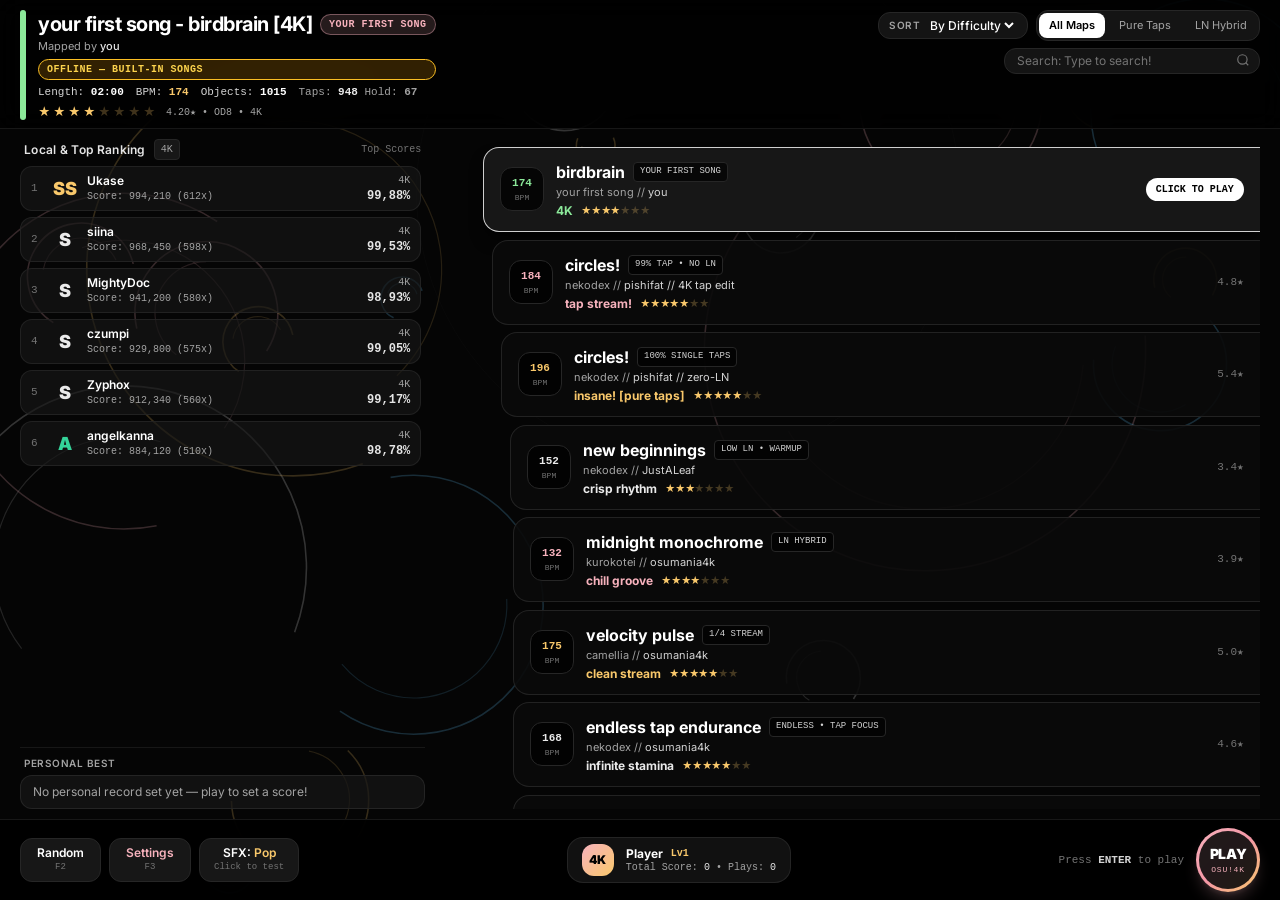
==== commit 8c531065: "Play hitsound on every lane press; add birdbrain; add offline build - Hitsound now fires on every la" ====
--- a/index.html
+++ b/index.html
@@ -185,6 +185,9 @@
           <p id="metaMapper" class="text-[11px] text-neutral-400">
             Mapped by <span class="text-neutral-200 font-medium">pishifat // 4K convert</span>
           </p>
+          <div id="offlineBadge" class="hidden mt-1 inline-flex items-center gap-1 px-2 py-0.5 rounded-full text-[10px] font-mono font-bold uppercase tracking-wider bg-amber-500/20 text-amber-300 border border-amber-400">
+            Offline — built-in songs
+          </div>
           <div class="flex flex-wrap items-center gap-x-3 gap-y-0.5 text-[11px] font-mono text-neutral-300 mt-1">
             <span>Length: <strong id="metaLength" class="text-white">01:15</strong></span>
             <span>BPM: <strong id="metaBpm" class="text-[#F9C86B]">184</strong></span>
@@ -459,7 +462,7 @@
 
           <div class="bg-neutral-900/50 border border-neutral-800/80 rounded-xl p-3">
             <div class="flex justify-between text-xs mb-1">
-              <span class="text-neutral-300">Hitsound Volume <span class="text-neutral-500">(notes only)</span></span>
+              <span class="text-neutral-300">Hitsound Volume <span class="text-neutral-500">(every key press)</span></span>
               <span id="valHitsoundVol" class="font-mono text-white">80%</span>
             </div>
             <input type="range" id="sliderHitsoundVol" min="0" max="100" step="1" value="80" class="w-full" />
@@ -563,6 +566,14 @@
       const STORAGE_KEY = 'osumania_4k_minimal_cfg_v2';
       const SCORES_KEY  = 'osumania_4k_scores_v2';
 
+      // Build variant. The offline single-file build (generated by
+      // tools/build-offline.js) rewrites this to 'offline' and never touches the
+      // network. The regular build is 'online': it tries to fetch a song
+      // manifest and silently falls back to the built-in catalog if that fails.
+      const BUILD_MODE = 'online'; // 'online' | 'offline'
+      const SONGS_MANIFEST_URL = 'songs.json';
+      let offlineMode = BUILD_MODE === 'offline';
+
       const DEFAULT_CONFIG = {
         keybinds: ['KeyD', 'KeyF', 'KeyJ', 'KeyK'],
         keyLabels: ['D', 'F', 'J', 'K'],
@@ -577,7 +588,8 @@
         menuMusicEnabled: true, // BossaBossa loops on the song-select screen
         menuMusicVolume: 0.5,   // 0 to 1
         musicEnabled: true,     // in-game synth backing beat
-        selectedSongId: 'circles_tap'
+        musicVolume: 0.8,       // 0 to 1 — synth beat / per-song track
+        selectedSongId: 'birdbrain'
       };
 
       const COLOR_THEMES = {
@@ -586,8 +598,28 @@
         mono:      ['#EAEAEA', '#BDBDBD', '#BDBDBD', '#EAEAEA']
       };
 
-      // Curated Song / Beatmap Library
-      const SONG_CATALOG = [
+      // Curated Song / Beatmap Library. `let` so an online song manifest can
+      // extend it at boot. Each entry may carry a `track` (URL or data: URI) for
+      // real music; entries without one fall back to the synthesized backing beat.
+      let SONG_CATALOG = [
+        {
+          id: 'birdbrain',
+          title: 'birdbrain',
+          artist: 'your first song',
+          diffName: '4K',
+          mapper: 'you',
+          bpm: 174,
+          durationSec: 120,
+          stars: 4.20,
+          lnChance: 0.10,
+          jumpChance: 0.24,
+          burstChance: 0.38,
+          category: 'tap',
+          badge: 'YOUR FIRST SONG',
+          accent: '#8CE99A',
+          chordRoots: [130.81, 98.00, 110.00, 87.31],
+          track: null // drop a URL or data: URI here to play real audio
+        },
         {
           id: 'circles_tap',
           title: 'circles!',
@@ -892,6 +924,35 @@
       }
 
       // =========================================================================
+      // 1a. SONG MANIFEST (online) + OFFLINE FALLBACK
+      //     The regular build fetches songs.json and merges any extra maps into
+      //     the built-in catalog. If the fetch fails (no server, no network,
+      //     file://, blocked CDN) we silently keep the built-in songs and flip
+      //     the offline badge on. The offline build never fetches at all.
+      // =========================================================================
+      function setOfflineMode(on) {
+        offlineMode = on;
+        const badge = document.getElementById('offlineBadge');
+        if (badge) badge.classList.toggle('hidden', !on);
+      }
+
+      function loadSongManifest() {
+        if (BUILD_MODE === 'offline') { setOfflineMode(true); return Promise.resolve(false); }
+        return fetch(SONGS_MANIFEST_URL, { cache: 'no-store' })
+          .then((r) => (r.ok ? r.json() : Promise.reject(new Error('bad manifest'))))
+          .then((data) => {
+            const list = Array.isArray(data) ? data : (data && data.songs) || [];
+            const byId = {};
+            SONG_CATALOG.forEach((s) => { byId[s.id] = s; });
+            list.forEach((s) => { if (s && s.id) byId[s.id] = Object.assign({}, byId[s.id], s); });
+            SONG_CATALOG = Object.keys(byId).map((k) => byId[k]);
+            setOfflineMode(false);
+            return true;
+          })
+          .catch(() => { setOfflineMode(true); return false; });
+      }
+
+      // =========================================================================
       // 1b. INLINED AUDIO ASSETS (base64 data URIs keep this a true single file)
       //     - keyClick : creamy-keyboard-v7.mp3  (the "Keyboard" hitsound style)
       //     - menuMusic: 2-03. BossaBossa.mp3     (song-select background loop)
@@ -923,6 +984,13 @@
           this.menuSource = null;
           this.menuGain = null;
 
+          // Per-song backing tracks (decoded buffers keyed by URL)
+          this.trackCache = {};
+          this._trackLoading = {};
+          this.trackSource = null;
+          this.trackGain = null;
+          this.musicGain = null;
+
           this.nextBeatTime = 0;
           this.beatIndex = 0;
         }
@@ -934,6 +1002,11 @@
             this.masterGain = this.ctx.createGain();
             this.masterGain.gain.value = 1.0;
             this.masterGain.connect(this.ctx.destination);
+            // Backing-music bus (synth beat + per-song tracks) so the music
+            // volume slider controls both without touching the hitsounds.
+            this.musicGain = this.ctx.createGain();
+            this.musicGain.gain.value = config.musicVolume;
+            this.musicGain.connect(this.masterGain);
             this._buildHitsoundBuffers();
             this._loadSamples();
           }
@@ -1101,6 +1174,62 @@
           src.start(0);
         }
 
+        // ---- Per-song backing track ----
+        // If the selected song carries a `track` (URL or data: URI) we play that
+        // real audio instead of the synthesized beat. The buffer is cached per
+        // URL, and a track that fails to load silently falls back to the synth.
+        stopTrack(fadeSec = 0.35) {
+          if (!this.trackSource || !this.ctx) return;
+          const src = this.trackSource;
+          const gain = this.trackGain;
+          this.trackSource = null;
+          this.trackGain = null;
+          const now = this.ctx.currentTime;
+          try {
+            gain.gain.cancelScheduledValues(now);
+            gain.gain.setValueAtTime(gain.gain.value, now);
+            gain.gain.linearRampToValueAtTime(0.0001, now + fadeSec);
+          } catch (e) {}
+          setTimeout(() => { try { src.stop(); } catch (e) {} }, fadeSec * 1000 + 60);
+        }
+
+        startTrack(song) {
+          this.stopTrack(0.2);
+          if (!song || !song.track || !config.musicEnabled) return;
+          this.init();
+          const url = song.track;
+
+          const begin = (buffer) => {
+            // Bail out if the selection changed while we were decoding.
+            if (getSelectedSong().track !== url) return;
+            const gain = this.ctx.createGain();
+            gain.gain.value = 0;
+            gain.connect(this.musicGain);
+            const src = this.ctx.createBufferSource();
+            src.buffer = buffer;
+            src.connect(gain);
+            src.start(0);
+            this.trackSource = src;
+            this.trackGain = gain;
+            const now = this.ctx.currentTime;
+            gain.gain.setValueAtTime(0.0001, now);
+            gain.gain.linearRampToValueAtTime(config.musicVolume * 0.7, now + 0.6);
+          };
+
+          if (this.trackCache[url]) { begin(this.trackCache[url]); return; }
+          if (this._trackLoading[url]) return;
+          this._trackLoading[url] = true;
+          fetch(url)
+            .then((r) => r.arrayBuffer())
+            .then((ab) => new Promise((resolve, reject) => {
+              const p = this.ctx.decodeAudioData(ab, resolve, reject);
+              if (p && p.then) p.then(resolve, reject);
+            }))
+            .then((buf) => { this.trackCache[url] = buf; begin(buf); })
+            .catch(() => {}) // no track: the synth beat covers it
+            .finally(() => { this._trackLoading[url] = false; });
+        }
+
         // ---- Menu background music (BossaBossa loop on the song-select screen) ----
         startMenuMusic() {
           if (!config.menuMusicEnabled || config.menuMusicVolume <= 0.001) return;
@@ -1150,9 +1279,21 @@
           } catch (e) {}
         }
 
+        // Backing-music bus level (synth beat + per-song track).
+        setMusicVolume(v) {
+          if (!this.musicGain || !this.ctx) return;
+          const now = this.ctx.currentTime;
+          try {
+            this.musicGain.gain.cancelScheduledValues(now);
+            this.musicGain.gain.linearRampToValueAtTime(Math.max(0.0001, v), now + 0.12);
+          } catch (e) {}
+        }
+
         // Schedule energetic backing beat tailored to the selected song's BPM & chord progression
         scheduleMusic(songTimeMs, song, isPlaying) {
           if (!isPlaying || !config.musicEnabled || !this.ctx || this.ctx.state !== 'running') return;
+          // When a real per-song track is playing, the synth beat stays silent.
+          if (this.trackSource) return;
 
           const beatSec = 60 / song.bpm;
           const now = this.ctx.currentTime;
@@ -1197,7 +1338,7 @@
           gain.gain.setValueAtTime(0.15, time);
           gain.gain.exponentialRampToValueAtTime(0.001, time + 0.13);
           osc.connect(gain);
-          gain.connect(this.masterGain);
+          gain.connect(this.musicGain);
           osc.start(time);
           osc.stop(time + 0.14);
         }
@@ -1210,7 +1351,7 @@
           gain.gain.setValueAtTime(vol, time);
           gain.gain.exponentialRampToValueAtTime(0.0008, time + 0.028);
           osc.connect(gain);
-          gain.connect(this.masterGain);
+          gain.connect(this.musicGain);
           osc.start(time);
           osc.stop(time + 0.032);
         }
@@ -1228,7 +1369,7 @@
           gain.gain.exponentialRampToValueAtTime(0.001, time + 0.18);
           osc.connect(filter);
           filter.connect(gain);
-          gain.connect(this.masterGain);
+          gain.connect(this.musicGain);
           osc.start(time);
           osc.stop(time + 0.19);
         }
@@ -1419,6 +1560,7 @@
         document.getElementById('resultsModal').classList.add('hidden');
         renderSongSelectUI(true);
         resizeMenuBg();
+        sound.stopTrack(0.4);
         sound.startMenuMusic();
       }
 
@@ -1443,6 +1585,7 @@
 
         sound.init();
         sound.stopMenuMusic(0.5);   // duck the menu loop out for gameplay
+        sound.startTrack(song);     // real per-song audio, if the map has one
         sound.playUI();
         state.startPerfTime = performance.now();
         state.status = 'PLAYING';
@@ -1472,6 +1615,7 @@
 
       function showResults() {
         state.status = 'RESULTS';
+        sound.stopTrack(0.6);
         document.getElementById('inGameTopControls').classList.add('hidden');
         const acc = getAccuracy();
         const grade = getGrade(acc);
@@ -1548,6 +1692,10 @@
 
         if (state.status !== 'PLAYING') return;
 
+        // Hitsound on every lane press, so the keys always feel responsive —
+        // an empty tap clicks too, not just a note that is actually struck.
+        sound.playHit();
+
         const effectiveTime = state.songTimeMs - config.audioOffset;
 
         let candidate = null;
@@ -1563,9 +1711,6 @@
         }
 
         if (!candidate) return;
-
-        // Hitsound: one click per hit, ONLY when an actual note is struck.
-        sound.playHit();
 
         const errorMs = effectiveTime - candidate.time;
         const absDiff = Math.abs(errorMs);
@@ -2739,6 +2884,13 @@
         config.musicEnabled = !config.musicEnabled;
         saveConfig();
         updateSettingsUI();
+        // Apply immediately: mute/unmute the music bus, and start/stop the
+        // per-song track so the toggle is not silently ignored mid-song.
+        sound.setMusicVolume(config.musicEnabled ? config.musicVolume : 0.0001);
+        if (state.status === 'PLAYING') {
+          if (config.musicEnabled) sound.startTrack(getSelectedSong());
+          else sound.stopTrack(0.3);
+        }
       });
 
       document.getElementById('sliderUiVol').addEventListener('input', (e) => {
@@ -2829,6 +2981,11 @@
         resizeMenuBg();
         state.lastFrameTime = performance.now();
         requestAnimationFrame(render);
+        // Online build: try the manifest, then refresh the list (or show the
+        // offline badge). Offline build: just flips the badge on immediately.
+        loadSongManifest().then(() => {
+          if (state.status === 'SONG_SELECT') renderSongSelectUI(true);
+        });
       };
 
       // Browsers block audio until a user gesture. The first interaction unlocks
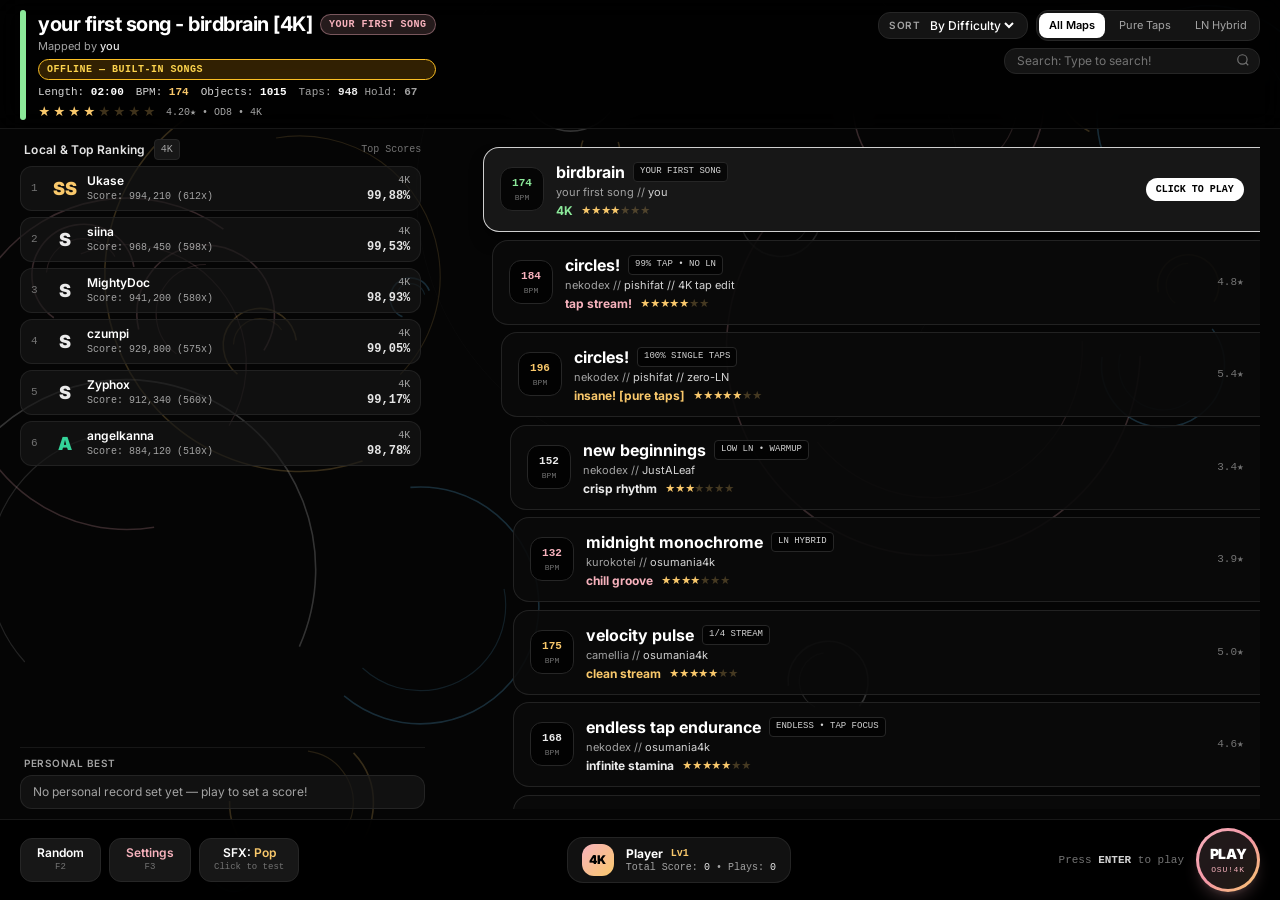
==== commit aefa3c81: "Always play the synth beat; remove its toggle; lengthen the key click - The synth backing beat is no" ====
--- a/index.html
+++ b/index.html
@@ -497,13 +497,6 @@
             </div>
             <input type="range" id="sliderMenuMusicVol" min="0" max="100" step="1" value="50" class="w-full" />
           </div>
-
-          <div class="flex items-center justify-between bg-neutral-900/50 border border-neutral-800/80 rounded-xl p-3">
-            <span class="text-xs text-neutral-300">Synth Backing Beat</span>
-            <button id="toggleMusic" class="px-2.5 py-1 rounded-lg text-xs font-medium bg-neutral-800 text-white border border-neutral-700 transition">
-              ON
-            </button>
-          </div>
         </div>
       </div>
 
@@ -587,7 +580,6 @@
         uiSoundsEnabled: true, // menu & button click sounds
         menuMusicEnabled: true, // BossaBossa loops on the song-select screen
         menuMusicVolume: 0.5,   // 0 to 1
-        musicEnabled: true,     // in-game synth backing beat
         musicVolume: 0.8,       // 0 to 1 — synth beat / per-song track
         selectedSongId: 'birdbrain'
       };
@@ -851,7 +843,7 @@
       // transient sits at CLICK_OFFSET. Play from there for CLICK_TAIL seconds
       // so a hit is one crisp click rather than the sample's full decay.
       const CLICK_OFFSET = 0.115;
-      const CLICK_TAIL = 0.030;
+      const CLICK_TAIL = 0.048;
 
       const JUDGEMENT_META = {
         MARVELOUS: { label: 'MARVELOUS!', color: '#FFFFFF', weight: 305, scoreWeight: 320, hp: 0.008 },
@@ -1195,7 +1187,7 @@
 
         startTrack(song) {
           this.stopTrack(0.2);
-          if (!song || !song.track || !config.musicEnabled) return;
+          if (!song || !song.track) return;
           this.init();
           const url = song.track;
 
@@ -1279,20 +1271,12 @@
           } catch (e) {}
         }
 
-        // Backing-music bus level (synth beat + per-song track).
-        setMusicVolume(v) {
-          if (!this.musicGain || !this.ctx) return;
-          const now = this.ctx.currentTime;
-          try {
-            this.musicGain.gain.cancelScheduledValues(now);
-            this.musicGain.gain.linearRampToValueAtTime(Math.max(0.0001, v), now + 0.12);
-          } catch (e) {}
-        }
-
         // Schedule energetic backing beat tailored to the selected song's BPM & chord progression
         scheduleMusic(songTimeMs, song, isPlaying) {
-          if (!isPlaying || !config.musicEnabled || !this.ctx || this.ctx.state !== 'running') return;
-          // When a real per-song track is playing, the synth beat stays silent.
+          if (!isPlaying || !this.ctx || this.ctx.state !== 'running') return;
+          // The synth beat is only for songs with no real audio track (the
+          // generated/offline set). Songs that carry a track play that instead.
+          if (song && song.track) return;
           if (this.trackSource) return;
 
           const beatSec = 60 / song.bpm;
@@ -2787,12 +2771,6 @@
         document.getElementById('sliderHitsoundVol').value = volPct;
         document.getElementById('valHitsoundVol').textContent = `${volPct}%`;
 
-        const toggleMusic = document.getElementById('toggleMusic');
-        toggleMusic.textContent = config.musicEnabled ? 'ON' : 'OFF';
-        toggleMusic.className = config.musicEnabled
-          ? 'px-2.5 py-1 rounded-lg text-xs font-medium bg-white text-black border border-white transition'
-          : 'px-2.5 py-1 rounded-lg text-xs font-medium bg-neutral-900 text-neutral-400 border border-neutral-800 transition';
-
         const uiVolPct = Math.round(config.uiVolume * 100);
         document.getElementById('sliderUiVol').value = uiVolPct;
         document.getElementById('valUiVol').textContent = `${uiVolPct}%`;
@@ -2878,19 +2856,6 @@
         saveConfig();
         updateSettingsUI();
         sound.playHit();
-      });
-
-      document.getElementById('toggleMusic').addEventListener('click', () => {
-        config.musicEnabled = !config.musicEnabled;
-        saveConfig();
-        updateSettingsUI();
-        // Apply immediately: mute/unmute the music bus, and start/stop the
-        // per-song track so the toggle is not silently ignored mid-song.
-        sound.setMusicVolume(config.musicEnabled ? config.musicVolume : 0.0001);
-        if (state.status === 'PLAYING') {
-          if (config.musicEnabled) sound.startTrack(getSelectedSong());
-          else sound.stopTrack(0.3);
-        }
       });
 
       document.getElementById('sliderUiVol').addEventListener('input', (e) => {
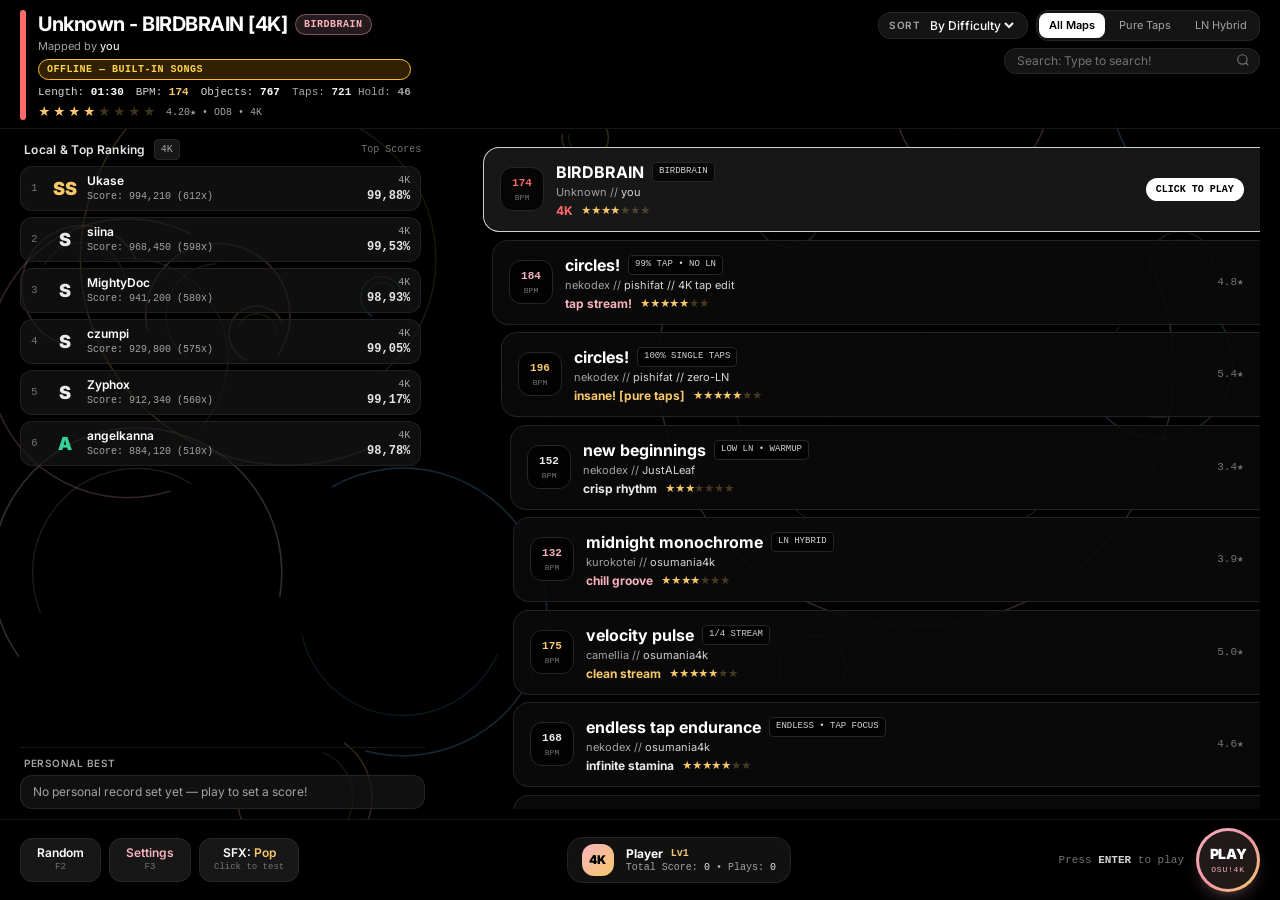
==== commit 4e38bff8: "Update index.html with offline version Copy the updated osu_mania_offline.html to index.html for Git" ====
--- a/index.html
+++ b/index.html
@@ -35,6 +35,32 @@
       width: 100vw;
       height: 100vh;
       background-color: #000000;
+    }
+    /* Background image with low transparency */
+    .bg-image-overlay {
+      position: fixed;
+      top: 0;
+      left: 0;
+      width: 100%;
+      height: 100%;
+      background-image: url('[data-uri]');
+      background-size: cover;
+      background-position: center;
+      background-repeat: no-repeat;
+      z-index: 0;
+    }
+    .bg-image-overlay::after {
+      content: '';
+      position: absolute;
+      top: 0;
+      left: 0;
+      width: 100%;
+      height: 100%;
+      background-color: rgba(0, 0, 0, 0.65);
+    }
+    #gameCanvas {
+      position: relative;
+      z-index: 1;
     }
     /* Menu ambience canvas must be transparent so the #050505 screen shows through */
     #menuBgCanvas {
@@ -135,6 +161,9 @@
   </style>
 </head>
 <body>
+  <!-- Background image overlay with low transparency -->
+  <div class="bg-image-overlay"></div>
+
   <!-- Full-viewport High-DPI Game Canvas -->
   <canvas id="gameCanvas"></canvas>
 
@@ -161,7 +190,9 @@
   <!-- ======================================================================= -->
   <!-- OSU! SONG SELECT SCREEN (Minimalist Dark & Pastel Theme)                -->
   <!-- ======================================================================= -->
-  <div id="songSelectScreen" class="fixed inset-0 z-20 flex flex-col justify-between bg-[#050505] text-white overflow-hidden select-none">
+  <div id="songSelectScreen" class="fixed inset-0 z-20 flex flex-col justify-between text-white overflow-hidden select-none" style="background: transparent;">
+    <!-- Semi-transparent overlay for low transparency background -->
+    <div class="pointer-events-none absolute inset-0 bg-black/65"></div>
     <!-- Animated Drifting Background Circles (osu!-style menu ambience) -->
     <canvas id="menuBgCanvas" class="pointer-events-none absolute inset-0 w-full h-full"></canvas>
     <div class="pointer-events-none absolute inset-0 overflow-hidden opacity-20">
@@ -563,7 +594,7 @@
       // tools/build-offline.js) rewrites this to 'offline' and never touches the
       // network. The regular build is 'online': it tries to fetch a song
       // manifest and silently falls back to the built-in catalog if that fails.
-      const BUILD_MODE = 'online'; // 'online' | 'offline'
+      const BUILD_MODE = 'offline'; // 'online' | 'offline'
       const SONGS_MANIFEST_URL = 'songs.json';
       let offlineMode = BUILD_MODE === 'offline';
 
@@ -596,21 +627,21 @@
       let SONG_CATALOG = [
         {
           id: 'birdbrain',
-          title: 'birdbrain',
-          artist: 'your first song',
+          title: 'BIRDBRAIN',
+          artist: 'Unknown',
           diffName: '4K',
           mapper: 'you',
           bpm: 174,
-          durationSec: 120,
+          durationSec: 90,
           stars: 4.20,
-          lnChance: 0.10,
-          jumpChance: 0.24,
-          burstChance: 0.38,
-          category: 'tap',
-          badge: 'YOUR FIRST SONG',
-          accent: '#8CE99A',
+          lnChance: 0.12,
+          jumpChance: 0.25,
+          burstChance: 0.35,
+          category: 'ln',
+          badge: 'BIRDBRAIN',
+          accent: '#FF6B6B',
           chordRoots: [130.81, 98.00, 110.00, 87.31],
-          track: null // drop a URL or data: URI here to play real audio
+          track: '[data-uri]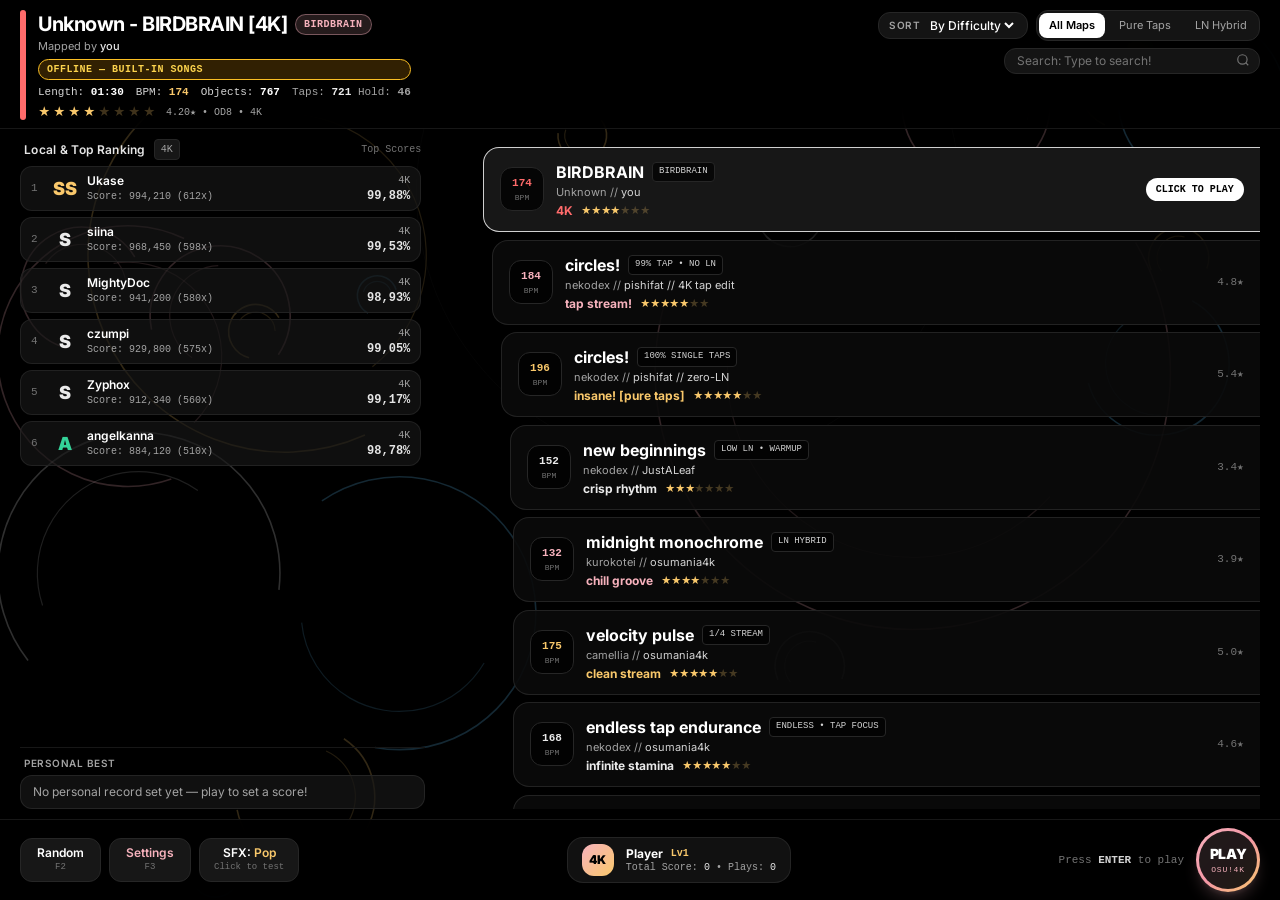
==== commit a5dea64a: "Fix background image encoding Re-embed the full background image base64 data (38KB).  Generated with" ====
--- a/index.html
+++ b/index.html
@@ -43,7 +43,7 @@
       left: 0;
       width: 100%;
       height: 100%;
-      background-image: url('[data-uri]');
+      background-image: url('[data-uri]');
       background-size: cover;
       background-position: center;
       background-repeat: no-repeat;
